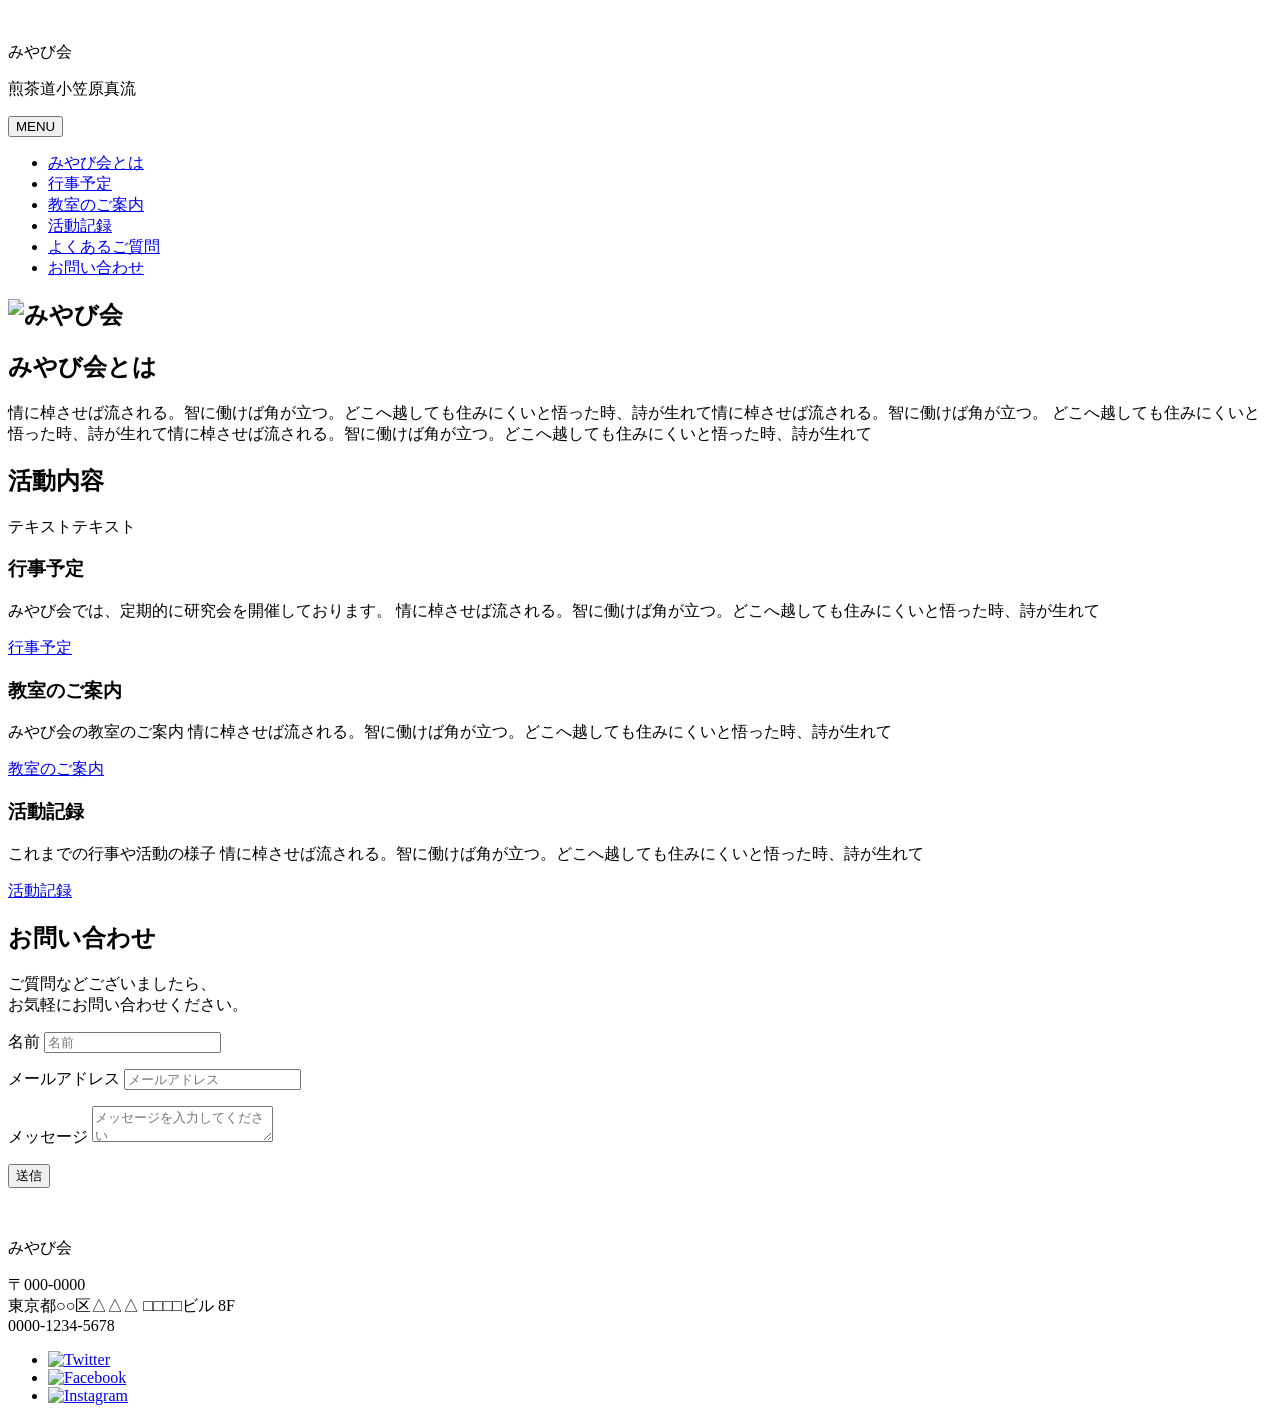
==== index.html @ 8e7181a3 "Create index.html" ====
<!DOCTYPE html>
<html lang= ja>
    <head>
        <meta charset="UTF-8">
        <!--レスポンシブviewport-->
        <meta name="viewport" content="width=device\width">
        <title>みやび会</title>

        <!--googlefont-->
        <link href="https://fonts.googleapis.com/css?family=Noto+Sans+JP:400,700,900&display=swap&subset=japanese" rel="stylesheet">
        <link rel="stylesheet" href="style.css">
        
        <!--ファビコン-->
        <link rel="icon" href="logo_03.png" type="image/png">
        <link rel="icon" href="logo_03.svg" type="image/svg+xml">
    </head>

    <!--body------------------------------------------------------------ -->
    <body onload="onld();">

     <!--ヘッダー-->
    <header class="header">
        <div class="container">
            <div class="site">
                <img src="img/miyabi_logo.png" alt="">
                <div>
                <p class="corp">みやび会</p>
                <p class="desc">煎茶道小笠原真流</p>
                </div>
            </div>

            <!--ヘッダーナビゲーションボタン-->
            <button type="button" class="nav-button" onclick="navFunc()">
                <span class="sr-only">MENU</span>
            </button>

            <!--ヘッダーナビゲーション-->
            <nav class="nav">
                <ul>
                    <li><a href="#">みやび会とは</a></li>
                    <li><a href="#">行事予定</a></li>
                    <li><a href="#">教室のご案内</a></li>
                    <li><a href="#">活動記録</a></li>
                    <li><a href="#">よくあるご質問</a></li>
                    <li><a href="#" class="btn">お問い合わせ</a></li>
                </ul>
            </nav>

            
        </div>

    </header>

    <!--ヒーローイメージ-->
    <section class="hero">
        <div class="catch">
            <div class="container">
                <h1>
                    <img src="img/"
                    alt="みやび会">
                </h1>
                <p></p>
            </div>
        </div>
    </section>

    <!--メッセージ-->
    <section class="message">
        <div class="container">
            <h2>
                みやび会とは<br>
                
            </h2>
            <p>
                情に棹させば流される。智に働けば角が立つ。どこへ越しても住みにくいと悟った時、詩が生れて情に棹させば流される。智に働けば角が立つ。
                どこへ越しても住みにくいと悟った時、詩が生れて情に棹させば流される。智に働けば角が立つ。どこへ越しても住みにくいと悟った時、詩が生れて
            </p>
            
        </div>
    </section>

    <!--サービス-->
    <section class="service">
        <div class="container">
            <h2>活動内容</h2>
            <p>テキストテキスト</p>

            <!--サービス詳細-->
            <div class="details">
                <article class="detail office">
                    <figure></figure>
                    <h3>行事予定</h3>
                    <p>みやび会では、定期的に研究会を開催しております。
                        情に棹させば流される。智に働けば角が立つ。どこへ越しても住みにくいと悟った時、詩が生れて
                    </p>
                    <a href="#" class="btn">行事予定</a>
                </article>

                <article class="detail manage">
                    <figure></figure>
                    <h3>教室のご案内</h3>
                    <p>みやび会の教室のご案内
                        情に棹させば流される。智に働けば角が立つ。どこへ越しても住みにくいと悟った時、詩が生れて
                    </p>
                    <a href="#" class="btn">教室のご案内</a>
                </article>

                <article class="detail research">
                    <figure></figure>
                    <h3>活動記録</h3>
                    <p>これまでの行事や活動の様子
                        情に棹させば流される。智に働けば角が立つ。どこへ越しても住みにくいと悟った時、詩が生れて
                    </p>
                    <a href="#" class="btn">活動記録</a>
                </article>
            </div>
        </div>
    </section>

    <!--お問い合わせ-->
    <section class="contact">
        <div class="container">
            <div class="text">
                <h2>お問い合わせ</h2>
                <p>
                ご質問などございましたら、<br>
                お気軽にお問い合わせください。
                </p>
            </div>

            <!--フォーム-->
            <form class="form">
                <p>
                    <label>
                        <span class="sr-only"> 名前</span>
                        <input type="text" name="name" placeholder="名前">
                    </label>
                </p>
                <p>
                    <label>
                        <span class="sr-only">メールアドレス</span>
                        <input type="email" name="email" placeholder="メールアドレス">
                    </label>
                </p>
                <p>
                    <label>
                        <span class="sr-only">メッセージ</span>
                        <textarea name="msg" placeholder="メッセージを入力してください"></textarea>
                    </label>
                </p>
                <!--送信ボタン-->
                <p>
                    <input type="submit" value="送信" class="btn">
                </p>
            </form>



        </div>
    </section>

    <!--フッター-->
    <footer class="footer">
        <div class="container">
            <div class="info">

                <div class="site">
                    <img src="img/miyabi_logoWht.png" alt="">
                    <div>
                    <p class="corp">みやび会</p>
                    </div>
                </div>

                <p class="add">
                    〒000-0000<br>
                    東京都○○区△△△ □□□□ビル 8F<br>
                    0000-1234-5678
                </p>
            </div>

            <!--SNS-->
            <ul class="sns">
                <li><a href="#"><img src="img/Twitter-logo.svg" alt="Twitter"></a></li>
                <li><a href="#"><img src="img/f_logo.svg" alt="Facebook"></a></li>
                <li><a href="#"><img src="img/glyph-logo.svg" alt="Instagram"></a></li>
            </ul>

        </div>

        <p></p>
    </footer>

    <!--javascript-->
    <script>
        function onld() {
            alert("このサイトはサンプルサイトです。実際に存在する組織のサイトではありません。")
        }    
    </script>
    
    <noscript>
        <p>Javascriptの機能を有効にしてください。</p>
    </noscript>

    <!--javascriptナビゲーションメニュー開閉-->
    <script>
        function navFunc() {
            document.querySelector('html').classList.toggle('open');
        }
    </script>


    </body>
</html>
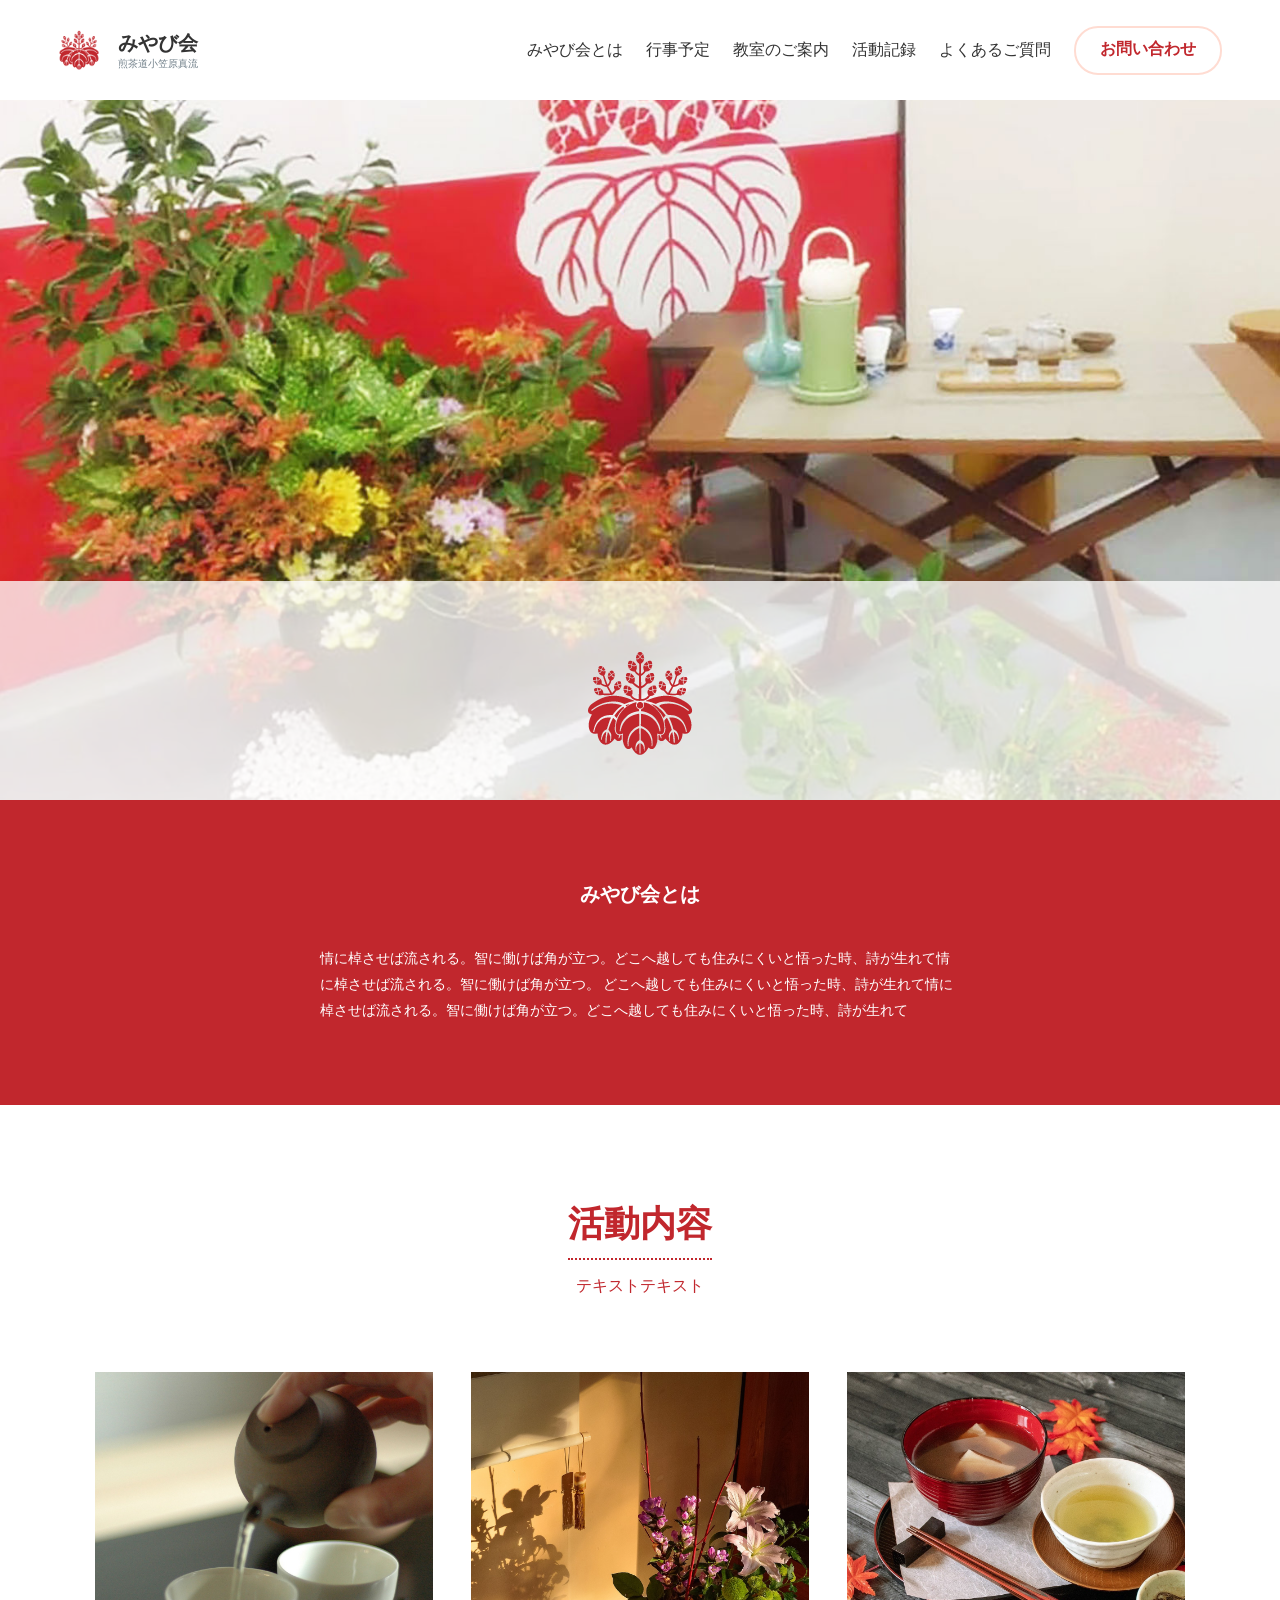
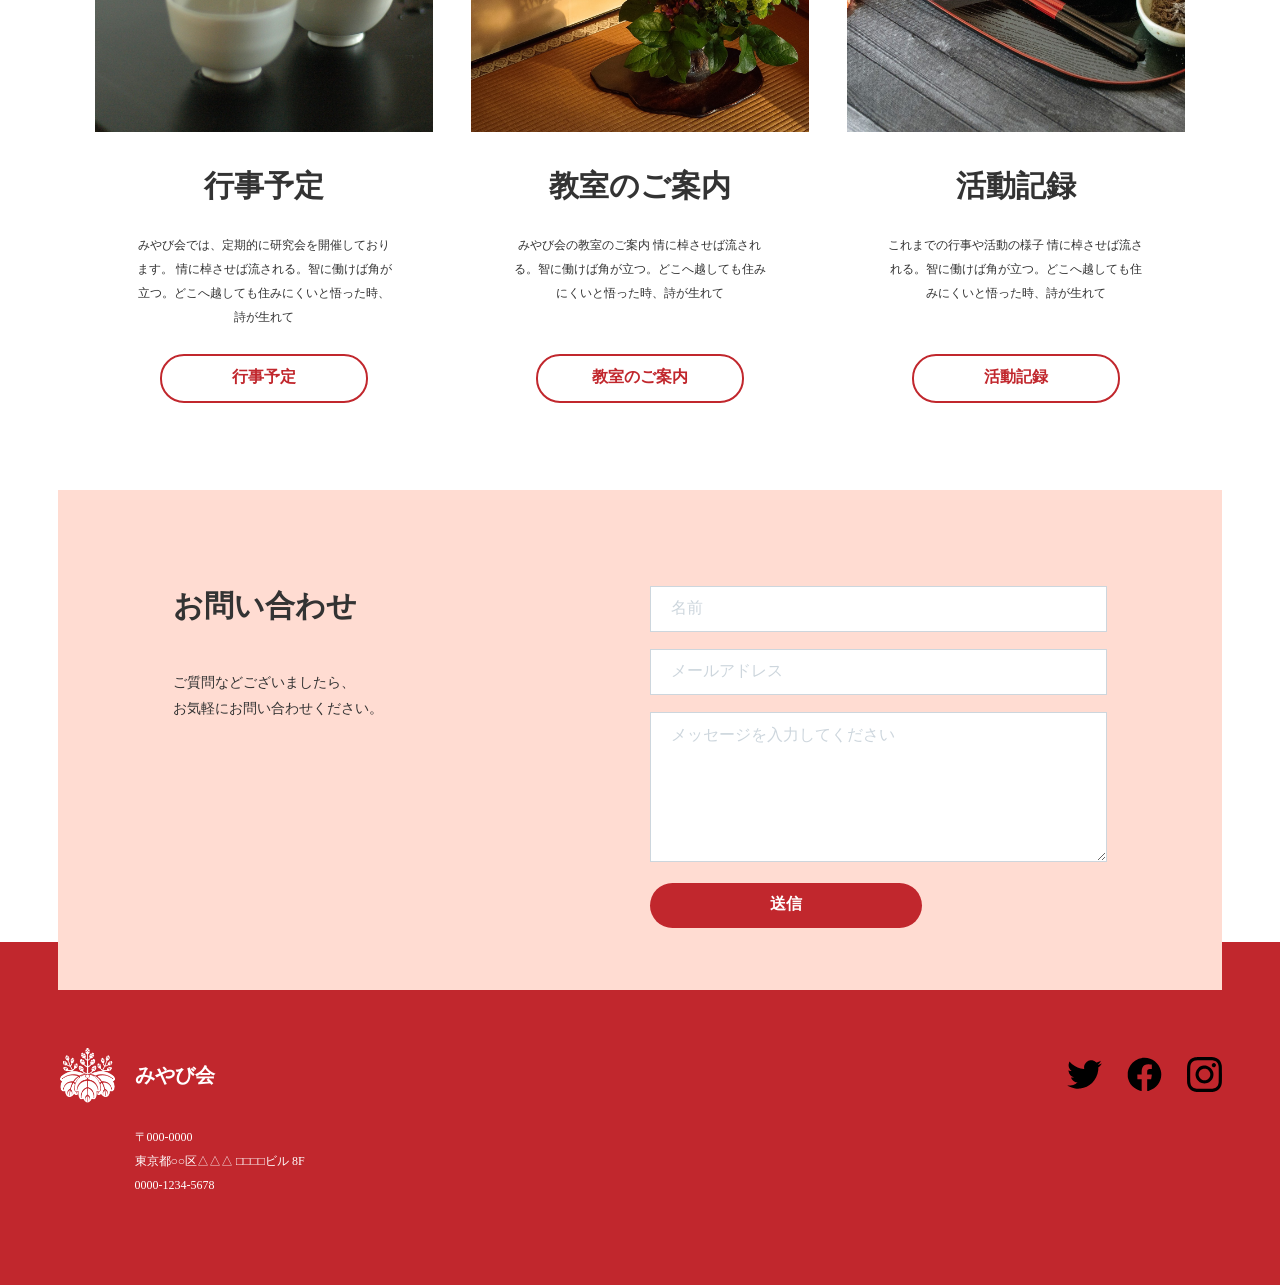
==== commit f883e5d0: "Update index.html" ====
--- a/index.html
+++ b/index.html
@@ -56,7 +56,7 @@
         <div class="catch">
             <div class="container">
                 <h1>
-                    <img src="img/"
+                    <img src="img/miyabi_logo.png"
                     alt="みやび会">
                 </h1>
                 <p></p>
--- a/style.css
+++ b/style.css
@@ -0,0 +1,670 @@
+@charset "UTF-8";
+
+/*基本*/
+
+body {
+    font-family: 'Noto Sans JP' sans-serif;
+}
+
+.container {
+    width: 84%;
+    margin: 0 auto;
+}
+
+@media (min-width: 900px) {
+    .container {
+        width: 91%;
+        max-width: 1240px;
+    }
+}
+
+/*リセット　/　ノーマライズ　/　サニタイズ*/
+body, h1, h2, h3, h4, h5, h6, p, ul, figure {
+    margin: 0;
+    padding: 0;
+}
+
+a {
+    color: inherit;
+    text-decoration: none;
+}
+
+a:hover {
+    opacity: 0.8;
+}
+
+.sr-only {
+    border: 0;
+    clip: rect(0 0 0 0);
+    height: 1px;
+    margin: -1px;
+    overflow: hidden;
+    padding: 0;
+    position: absolute;
+    width: 1px;
+}
+
+/*ヘッダー*/
+.header .container {
+    display: flex;
+    justify-content: space-between;
+    align-items: center;
+    height: 74px;
+
+}
+
+@media (min-width: 900px) {
+    .header .container {
+        height: 100px;
+    }
+}
+
+/*ヘッダーサイト名*/
+.site {
+    display: flex;
+    align-items: center;
+}
+
+/*サイトLogo画像*/
+.site img {
+    width: 42px;
+    margin-right: 10px;
+
+}
+
+.site .corp {
+    color: #333333;
+    font-size: 12px;
+    font-weight: 900;
+    line-height: 1.4;
+
+}
+
+
+@media (min-width: 900px) {
+    .site img {
+        /*width: 59%;*/
+        margin-right: 18px;
+    }
+
+    .site .corp {
+        font-size: 20px;
+    }
+
+    .site .desc {
+        font-size: 12px;
+    }
+}
+
+.site .desc {
+    color: #707f89;
+    font-size: 10px;
+    line-height: 1.4;
+}
+
+/*ナビゲーションボタン*/
+.nav-button {
+    box-sizing: content-box;
+    padding: 0;
+    outline: none;
+    border: none;
+    background: none;
+    width: 25px; /*ボタンの幅高*/
+    height: 18px;
+    cursor: pointer;
+    color: #C1272D; /*ボタンの色*/
+
+}
+
+/*ナビゲーションボタンの設定*/
+.nav-button::before,
+.nav-button::after {
+    content: '';
+    display: block;
+    height: 4px;
+    background-color: currentColor;
+    transform: translateY(5px);
+    transition: 0.3s ease-in-out; /*ボタンアニメーション変化*/
+}
+
+.nav-button::before {
+    transform: translateY(-5px);
+    box-shadow: 0 7px currentColor;
+}
+
+/*ナビゲーションボタン(閉じる)ボタンを×にするのはnav開いたときのみ適用*/
+.open .nav-button {
+    z-index: 1000; /*オーバーレイ上に表示*/
+    color: #FFFFFF;
+}
+
+
+.open .nav-button::before {
+    transform: translateY(2px) rotate(45deg); /*×印*/
+    box-shadow: none;
+}
+
+.open .nav-button::after {
+    transform: translateY(-2px) rotate(-45deg); /*×印*/
+}
+
+/*ナビゲーションメニュー：モバイル*/
+@media (max-width: 899px) {
+    html .open, .open body {
+        height: 100%;
+        overflow: hidden; /*開いた時のみスクロール防止*/
+    }
+    
+    .open .form {
+        display: none; /*iOSスクロール回避*/
+    }
+    
+    .open nav {
+        left: 0; /*開いたときのオーバーレイ位置指定*/
+    }
+    
+    .header {
+        position: relative; /*スクロール防止*/
+    }
+    
+    .nav {
+        position: absolute;
+        top: 0;
+        left: 100%;
+        /*left: 0;*/
+        width: 100%; /*閉じたときのオーバーレイ位置指定*/
+        height: 100vh; /*オーバーレイ高さ指定*/
+        background: rgba(0, 0, 0, 0.8); /*オーバーレイ背景色*/
+        color: #FFFFFF;
+        display: flex;
+        justify-content: center;
+        align-items: center;
+        transition: left 0.5s; /*アニメーション変化*/
+    }
+    
+    html, body {
+        overflow-x: hidden; /*画面外オーバーレイ非表示*/
+    }
+    
+    .nav ul {
+        list-style: none;
+        font-weight: bold;
+        text-align: center;
+    }
+    
+    .nav li:not(:last-child) {
+        margin-bottom: 40px;  /*リンクの間隔*/
+    }
+    
+    .nav .btn {
+        color: inherit;
+    }
+    
+}
+
+/*PCナビゲーションメニュー設定*/
+@media (min-width: 900px) {
+    .nav-button {
+        display: none; /*開閉ボタン非表示*/
+    }
+
+    .nav ul {
+        display: flex;
+        align-items: center;
+        list-style: none;
+        color: #333333;
+    }
+
+    .nav li:not(:last-child) {
+        margin-right: 23px;
+    }
+
+    .nav .btn {
+        width: 148px;
+        border-color: #FFDCD2;
+    }
+}
+
+/*ヒーローイメージ設定*/
+.hero {
+    height: 400px;
+    background-image: url(img/2112212_2.jpg);  /*TopBG設定*/
+    background-position: center;
+    background-size: cover;
+    display: flex;
+}
+
+.hero .catch {
+    flex: auto;
+    align-self: flex-end;
+    padding: 33px 0;
+    background-color: rgba(255, 255, 255, 0.76);
+}
+
+.hero .container {
+    display: flex;
+    flex-direction: column-reverse;
+    align-items: center;
+    line-height: 1.3;
+
+}
+
+.hero img {
+    max-width: 100%;
+    width: 100%;
+    height: auto;
+    vertical-align: bottom;
+
+}
+
+.hero p {
+    font-size: 14px;
+    color: #C1272D;
+    margin-bottom: 15px;
+
+}
+
+@media (min-width: 900px) {
+    .hero {
+        height: 700px;
+
+    }
+
+    .hero .catch {
+        padding: 47px 0 44px;
+
+    }
+
+    .hero p {
+        font-size: 16px;
+        margin-bottom: 22px;
+        
+    }
+}
+
+/*ヒーロー：IE対応*/
+@media (-ms-high-contrast: none), not all and (-ms-high-contrast: none) {
+    .hero img {
+        width: calc( (100xw -17px) * 0.84 );
+        max-width: 637.78px;
+    }
+}
+
+/*メッセージ*/
+.message {
+    padding: 67px 0;
+    background-color: #C1272D;
+    color: #FFFFFF;
+}
+
+.message h2 {
+    margin-bottom: 38px;
+    font-size: 24px;
+    line-height: 1.67;
+    text-align: center;
+
+}
+
+.message p {
+    max-width: 640px;
+    margin: auto;
+    font-size: 14px;
+    line-height: 1.86;
+}
+
+@media (min-width: 900px) {
+    .message {
+        padding: 81px 0;
+    }
+
+    .message h2 {
+        font-size: 36px;
+        line-height: 1.33;
+
+    }
+}
+
+@media (min-width: 374px){
+    .message h2 {
+        font-size: 20px;
+    }
+}
+
+/*サービス*/
+.service {
+    padding: 67px;
+    text-align: center;
+
+}
+
+.service h2 {
+    display: inline-block;
+    margin-bottom: 16px;
+    padding-bottom: 9px;
+    border-bottom: dotted 2px currentColor;
+    font-size: 24px;
+    color: #C1272D;
+
+}
+
+.service h2 + p {
+    color: #C1272D;
+    font-size: 16px;
+
+}
+
+@media (min-width: 900px) {
+    .service {
+        padding: 95px 0 87px;
+
+    }
+
+    .service h2 {
+        font-size: 36px;
+
+    }
+}
+
+/*サービス詳細*/
+.details {
+    margin-top: 53px;
+    color: #333333;
+
+}
+
+.detail:not(:last-child) {
+    margin-bottom: 67px
+
+}
+
+.detail h3 {
+    margin-bottom: 17px;
+    font-size: 20px;
+    line-height: 1.75;
+
+}
+
+.detail p {
+    max-width: 264px;
+    margin: 0 auto 25px;
+    font-size: 12px;
+    line-height: 2;
+}
+
+.detail figure {
+    height: 246px;
+    margin-bottom: 22px;
+    background-position: center;
+    background-size: cover;
+}
+
+.detail.office figure {
+    background-image: url(img/tea-gd30de7c40_1920.jpg);
+}
+
+.detail.manage figure {
+    background-image: url(img/japan-g0faa47b5c_1920.jpg);
+}
+
+.detail.research figure {
+    background-image: url(img/japanese-gadd9dbb62_1920.jpg);
+}
+
+/*サービス詳細横並び*/
+@media (min-width: 900px) {
+    .details {
+        display: flex;
+        margin-top: 75px;
+    }
+
+    .detail {
+        flex: 1;
+        margin-right: 3.22%;
+    }
+
+    .detail:first-child {
+        margin-left: 3.22%;
+    }
+    .detail:not(:last-child) {
+        margin-bottom: 0;
+    }
+
+    .detail h3 {
+        margin-bottom: 26px;
+        font-size: 30px;
+        line-height: 1.4;
+    }
+
+    .detail p {
+        width: 78%;
+        max-width: none;
+    }
+
+    .detail figure {
+        height: 360px;
+        margin-bottom: 33px;
+    }
+
+    /*サービス詳細ボタン揃える*/
+    .detail{
+        display: flex;
+        flex-direction: column;
+    }
+
+    .detail .btn {
+        margin-top: auto;
+    }
+
+}
+
+
+/*サービス詳細ボタン*/
+.btn {
+    display: block;
+    width: 208px;
+    margin: 0 auto;
+    padding: 11px 11px 13px;
+    box-sizing: border-box;
+    border: solid 2px currentColor;
+    border-radius: 24px;
+    color: #C1272D;
+    font-size: 16px;
+    font-weight: bold;
+    text-align: center;
+}
+
+/*お問い合わせ*/
+.contact {
+    padding: 62px 0;
+    background-color: #FFDCD2;
+    color: #333333;
+
+}
+
+.contact h2 {
+    margin-bottom: 43px;
+    font-size: 24px;
+}
+
+.contact h2 + p {
+    font-size: 12px;
+    line-height: 2.17;
+
+}
+
+/*PCお問い合わせ*/
+@media (min-width: 900px) {
+    .contact {
+        padding: 0;
+        background: none;
+    }
+    .contact .container {
+        display: flex;
+        justify-content: space-between;
+        padding: 96px 9% 62px;
+        box-sizing: border-box;
+        background-color: #FFDCD2;
+    }
+
+    .contact .text {
+        flex: 0 0 auto;
+    }
+
+    .contact .form {
+        flex: 1 1 auto;
+        max-width: 457px;
+        margin-left: 1em;
+        margin-top: 0;
+    }
+
+    .contact h2 {
+        font-size: 30px;
+    }
+
+    .contact h2 + p {
+        font-size: 14px;
+        line-height: 1.86;
+    }
+}
+
+
+/*お問い合わせフォーム*/
+.form {
+    margin-top: 46px;
+}
+
+.form input[type="text"],
+.form input[type="email"],
+.form textarea {
+    width: 100%;
+    margin-bottom: 17px;
+    padding: 12px 20px 14px;
+    border: solid 1px #cdd6dd;
+    box-sizing: border-box;
+    border-radius: 0;
+    -webkit-appearance: none;
+    color: #333333;
+    font-family: 'Noto Sans JP', sans-serif;
+    font-size: 16px;
+
+}
+
+.form ::placeholder {
+    color: #cdd6dd;
+    opacity: 1;
+}
+
+.form input:-ms-input-placeholder,
+.form textarea:-ms-input-placeholder {
+    color: #cdd6dd;
+}
+
+.form ::-ms-input-placeholder {
+    color: #cdd6dd;
+}
+
+
+.form textarea {
+    height: 150px;
+}
+
+ /*フォーム送信ボタン
+ */
+.form .btn {
+    width: 100%;margin: 0;
+    border: none;
+    background-color: #C1272D;
+    color: #FFFFFF;
+    cursor: pointer; /*カーソル形状変更*/
+    -webkit-appearance: none; /*iOS標準送信ボタン無効*/
+}
+
+/*PC表示ボタン*/
+@media (min-width: 900px) {
+    .form .btn {
+        width: 272px;
+    }
+}
+
+/*フッター*/
+.footer {
+    padding: 38px 0 56px;
+    background-color: #C1272D; /*フッター背景色*/
+}
+
+.footer .site img {
+    width: 47px; /*Logo画像大きさ*/
+    margin-right: 14px;
+}
+
+.footer .site .corp {
+    color: #FFFFFF; /*フッター会社名色*/
+    font-size: 16px;
+}
+
+.footer .add {
+    margin: 20px 0 36px 61px;
+    color: #FFFFFF;
+    font-size: 12px;
+    line-height: 2;
+}
+
+.footer .sns {
+    display: flex;
+    margin-left: 61px;
+    list-style: none;
+}
+
+.footer .sns li:not(:first-child) {
+    margin-left: 25px;
+}
+
+.footer .sns img {
+    width: 35px;
+}
+
+/*PC表示*/
+@media (min-width: 900px) {
+    .contact {
+        position: relative;
+        z-index: 2;
+    }
+    
+    .footer {
+        margin-top: -48px; /*フッター背景色引き上げ*/
+        padding: 105px 0 88px;
+    }
+
+    .footer .container {
+        display: flex;justify-content: space-between; /*横並び両端揃え*/
+    }
+
+    .footer .site img {
+        width: 59px;
+        margin-right: 18px;
+    }
+
+    .footer .site .corp {
+        font-size: 20px;
+    }
+
+    .footer .add {
+        margin: 22px 0 0 77px;
+    }
+
+    .footer .sns {
+        height: 59px;
+        align-items: center;
+    }
+}
+
+/*フェードイン*/
+body {
+    animation: fade 5s; /*フェードキーフレーム追加*/
+}
+
+ /*フェードキーフレーム設定*/
+@keyframes fade {
+    0% {opacity: 0;} /*始点(0％)のとき不透明度opacity=0*/
+    100% {opacity: 1;} /*終点(100％)のとき不透明度opacity=1*/
+}
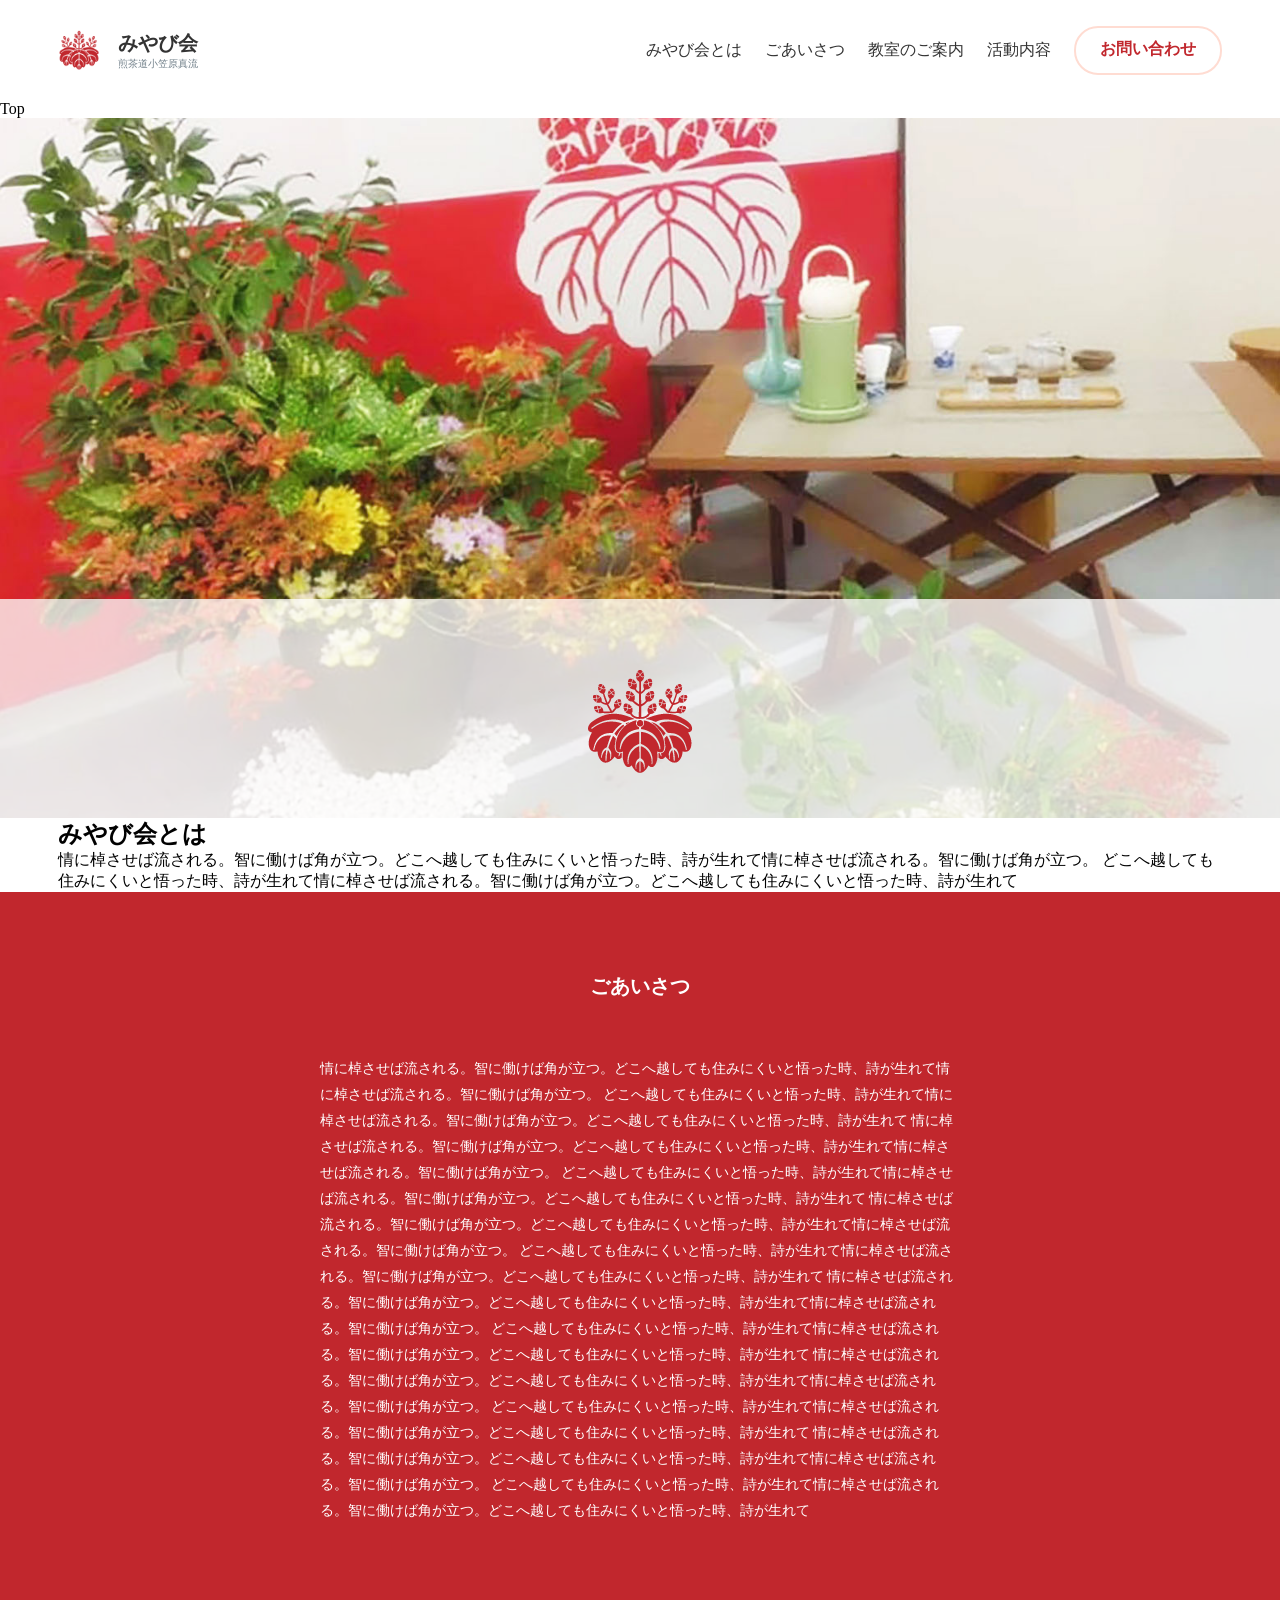
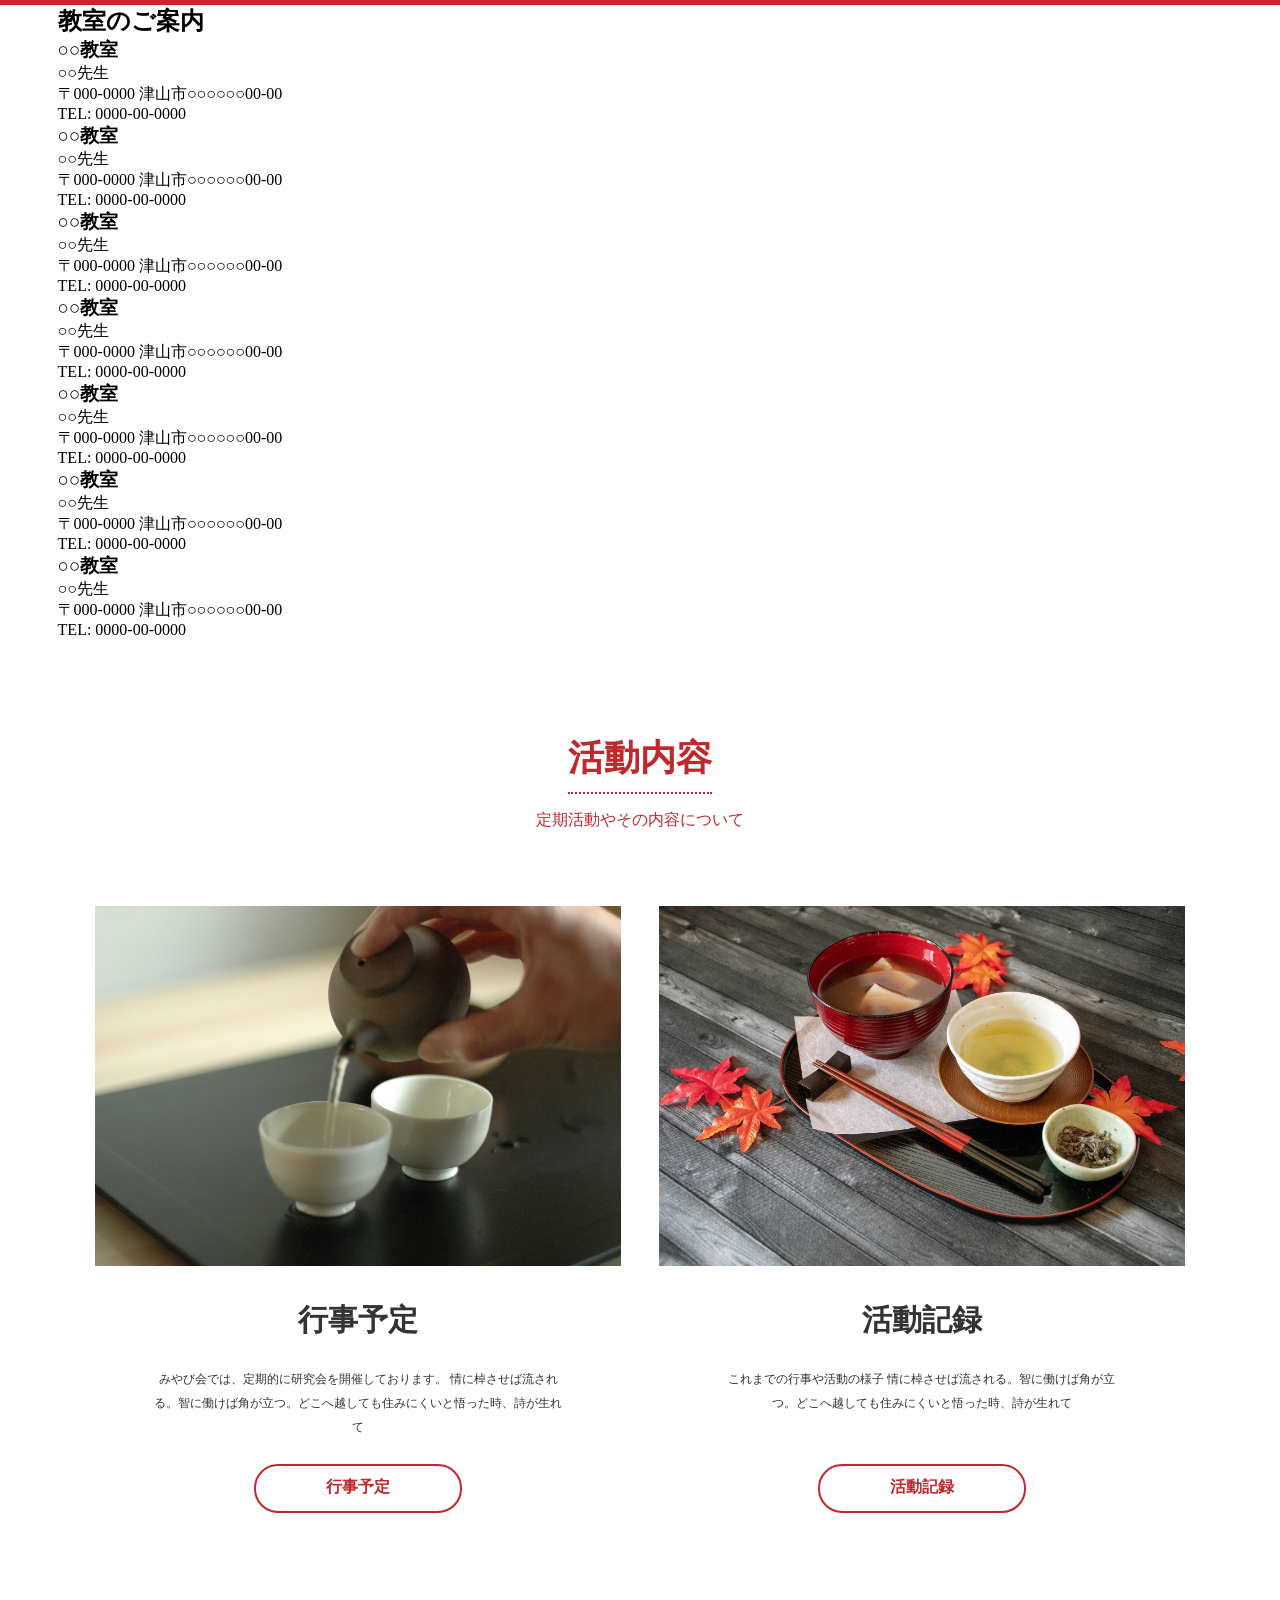
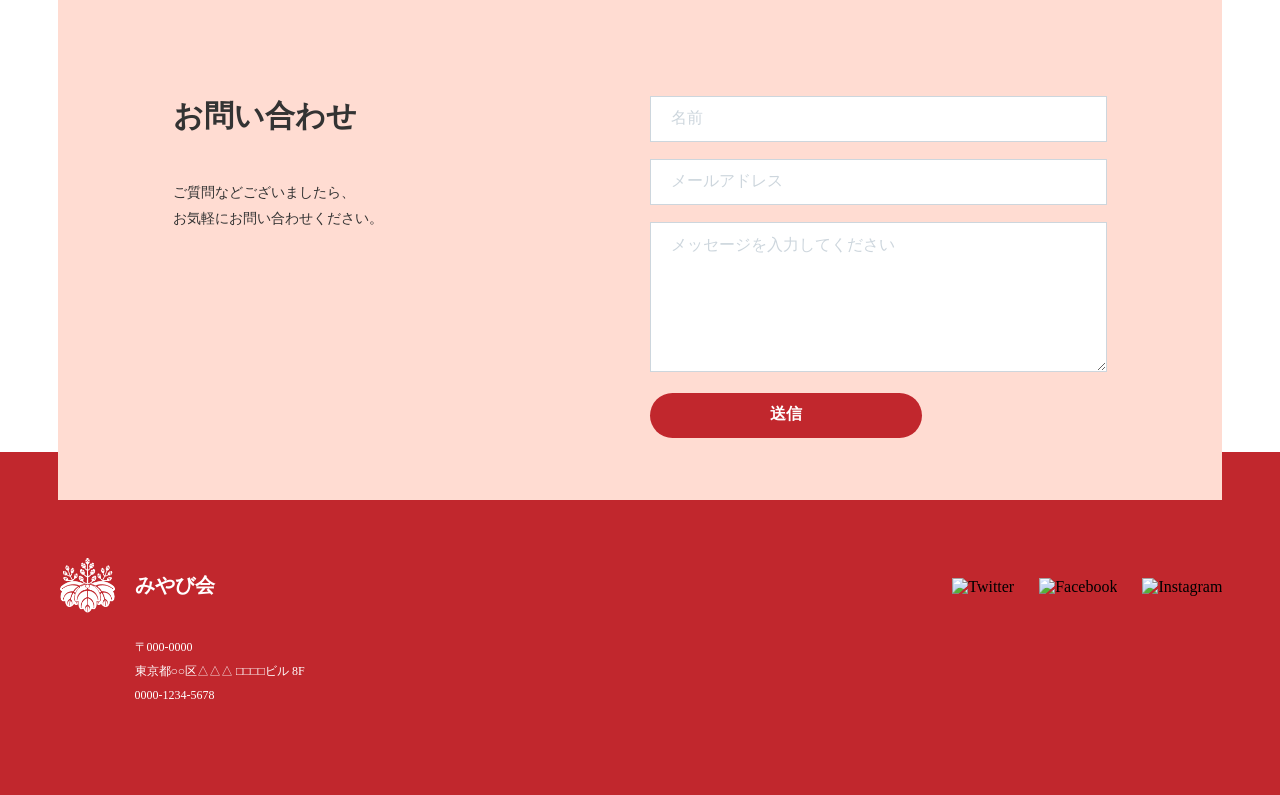
==== commit 9382bd0a: "Update index.html" ====
--- a/index.html
+++ b/index.html
@@ -37,19 +37,19 @@
             <!--ヘッダーナビゲーション-->
             <nav class="nav">
                 <ul>
-                    <li><a href="#">みやび会とは</a></li>
-                    <li><a href="#">行事予定</a></li>
-                    <li><a href="#">教室のご案内</a></li>
-                    <li><a href="#">活動記録</a></li>
-                    <li><a href="#">よくあるご質問</a></li>
-                    <li><a href="#" class="btn">お問い合わせ</a></li>
+                    <li><a href="#about">みやび会とは</a></li>
+                    <li><a href="#message">ごあいさつ</a></li>
+                    <li><a href="#school">教室のご案内</a></li>
+                    <li><a href="#service">活動内容</a></li>
+                    <li><a href="#contact" class="btn">お問い合わせ</a></li>
                 </ul>
             </nav>
-
-            
         </div>
 
     </header>
+
+    <!--TOPに戻るボタン-->
+    <div id="page_up" class="page_up is-hide">Top</div>
 
     <!--ヒーローイメージ-->
     <section class="hero">
@@ -64,13 +64,10 @@
         </div>
     </section>
 
-    <!--メッセージ-->
-    <section class="message">
-        <div class="container">
-            <h2>
-                みやび会とは<br>
-                
-            </h2>
+    <!--About-->
+    <section id="about" class="about">
+        <div class="container">
+            <h2>みやび会とは</h2>
             <p>
                 情に棹させば流される。智に働けば角が立つ。どこへ越しても住みにくいと悟った時、詩が生れて情に棹させば流される。智に働けば角が立つ。
                 どこへ越しても住みにくいと悟った時、詩が生れて情に棹させば流される。智に働けば角が立つ。どこへ越しても住みにくいと悟った時、詩が生れて
@@ -78,12 +75,92 @@
             
         </div>
     </section>
-
-    <!--サービス-->
-    <section class="service">
+    <!--message-->
+    <section id="message" class="message">
+        <div class="container">
+            <h2>ごあいさつ</h2>
+            <figure><img src="" alt=""></figure>
+            
+            <p>
+                情に棹させば流される。智に働けば角が立つ。どこへ越しても住みにくいと悟った時、詩が生れて情に棹させば流される。智に働けば角が立つ。
+                どこへ越しても住みにくいと悟った時、詩が生れて情に棹させば流される。智に働けば角が立つ。どこへ越しても住みにくいと悟った時、詩が生れて
+                情に棹させば流される。智に働けば角が立つ。どこへ越しても住みにくいと悟った時、詩が生れて情に棹させば流される。智に働けば角が立つ。
+                どこへ越しても住みにくいと悟った時、詩が生れて情に棹させば流される。智に働けば角が立つ。どこへ越しても住みにくいと悟った時、詩が生れて
+                情に棹させば流される。智に働けば角が立つ。どこへ越しても住みにくいと悟った時、詩が生れて情に棹させば流される。智に働けば角が立つ。
+                どこへ越しても住みにくいと悟った時、詩が生れて情に棹させば流される。智に働けば角が立つ。どこへ越しても住みにくいと悟った時、詩が生れて
+                情に棹させば流される。智に働けば角が立つ。どこへ越しても住みにくいと悟った時、詩が生れて情に棹させば流される。智に働けば角が立つ。
+                どこへ越しても住みにくいと悟った時、詩が生れて情に棹させば流される。智に働けば角が立つ。どこへ越しても住みにくいと悟った時、詩が生れて
+                情に棹させば流される。智に働けば角が立つ。どこへ越しても住みにくいと悟った時、詩が生れて情に棹させば流される。智に働けば角が立つ。
+                どこへ越しても住みにくいと悟った時、詩が生れて情に棹させば流される。智に働けば角が立つ。どこへ越しても住みにくいと悟った時、詩が生れて
+                情に棹させば流される。智に働けば角が立つ。どこへ越しても住みにくいと悟った時、詩が生れて情に棹させば流される。智に働けば角が立つ。
+                どこへ越しても住みにくいと悟った時、詩が生れて情に棹させば流される。智に働けば角が立つ。どこへ越しても住みにくいと悟った時、詩が生れて
+            </p>
+            
+        </div>
+    </section>
+    <!--school-->
+    <section id="school" class="school">
+        <div class="container">
+            <h2>教室のご案内</h2>
+            <div class="item">
+                <h3>○○教室</h3>
+                <p>○○先生<br>
+                    〒000-0000 津山市○○○○○○00-00 <br>
+                    TEL: 0000-00-0000
+                </p>
+            </div>
+            
+            <div class="item">
+                <h3>○○教室</h3>
+                <p>○○先生<br>
+                    〒000-0000 津山市○○○○○○00-00 <br>
+                    TEL: 0000-00-0000
+                </p>
+            </div>
+            <div class="item">
+                <h3>○○教室</h3>
+                <p>○○先生<br>
+                    〒000-0000 津山市○○○○○○00-00 <br>
+                    TEL: 0000-00-0000
+                </p>
+            </div>
+            <div class="item">
+                <h3>○○教室</h3>
+                <p>○○先生<br>
+                    〒000-0000 津山市○○○○○○00-00 <br>
+                    TEL: 0000-00-0000
+                </p>
+            </div>
+            <div class="item">
+                <h3>○○教室</h3>
+                <p>○○先生<br>
+                    〒000-0000 津山市○○○○○○00-00 <br>
+                    TEL: 0000-00-0000
+                </p>
+            </div>
+            <div class="item">
+                <h3>○○教室</h3>
+                <p>○○先生<br>
+                    〒000-0000 津山市○○○○○○00-00 <br>
+                    TEL: 0000-00-0000
+                </p>
+            </div>
+            <div class="item">
+                <h3>○○教室</h3>
+                <p>○○先生<br>
+                    〒000-0000 津山市○○○○○○00-00 <br>
+                    TEL: 0000-00-0000
+                </p>
+            </div>
+
+        </div>
+    </section>
+
+    <!--活動内容-->
+    <section id="service" class="service">
         <div class="container">
             <h2>活動内容</h2>
-            <p>テキストテキスト</p>
+            <p>定期活動やその内容について</p>
 
             <!--サービス詳細-->
             <div class="details">
@@ -96,15 +173,6 @@
                     <a href="#" class="btn">行事予定</a>
                 </article>
 
-                <article class="detail manage">
-                    <figure></figure>
-                    <h3>教室のご案内</h3>
-                    <p>みやび会の教室のご案内
-                        情に棹させば流される。智に働けば角が立つ。どこへ越しても住みにくいと悟った時、詩が生れて
-                    </p>
-                    <a href="#" class="btn">教室のご案内</a>
-                </article>
-
                 <article class="detail research">
                     <figure></figure>
                     <h3>活動記録</h3>
@@ -118,7 +186,7 @@
     </section>
 
     <!--お問い合わせ-->
-    <section class="contact">
+    <section id="contact" class="contact">
         <div class="container">
             <div class="text">
                 <h2>お問い合わせ</h2>
@@ -180,9 +248,9 @@
 
             <!--SNS-->
             <ul class="sns">
-                <li><a href="#"><img src="img/Twitter-logo.svg" alt="Twitter"></a></li>
-                <li><a href="#"><img src="img/f_logo.svg" alt="Facebook"></a></li>
-                <li><a href="#"><img src="img/glyph-logo.svg" alt="Instagram"></a></li>
+                <li><a href="#"><img src="img/Twitter-logowht.svg" alt="Twitter"></a></li>
+                <li><a href="#"><img src="img/f_logowht.svg" alt="Facebook"></a></li>
+                <li><a href="#"><img src="img/glyph-logowht.svg" alt="Instagram"></a></li>
             </ul>
 
         </div>
@@ -208,6 +276,33 @@
         }
     </script>
 
+<script>
+    function page_up () {
+const page_up = document.getElementById('page_up');
+window.addEventListener('scroll', () => {
+const top = window.pageYOffset;
+    if ( top > 420 ) {
+    setTimeout( function() {
+    page_up.style.opacity = 1;
+    }, 1);
+    page_up.classList.remove('is-hide');
+    } else {
+    setTimeout( function() {
+    page_up.style.opacity = 0;
+    }, 1);
+       page_up.classList.add('is-hide');
+    }
+});
+
+const up = document.getElementById('page_up');
+up.addEventListener('click', () => {
+    window.scroll({
+    top: 0,
+    behavior: 'smooth'});
+});
+}
+page_up();
+</script>
 
     </body>
 </html>
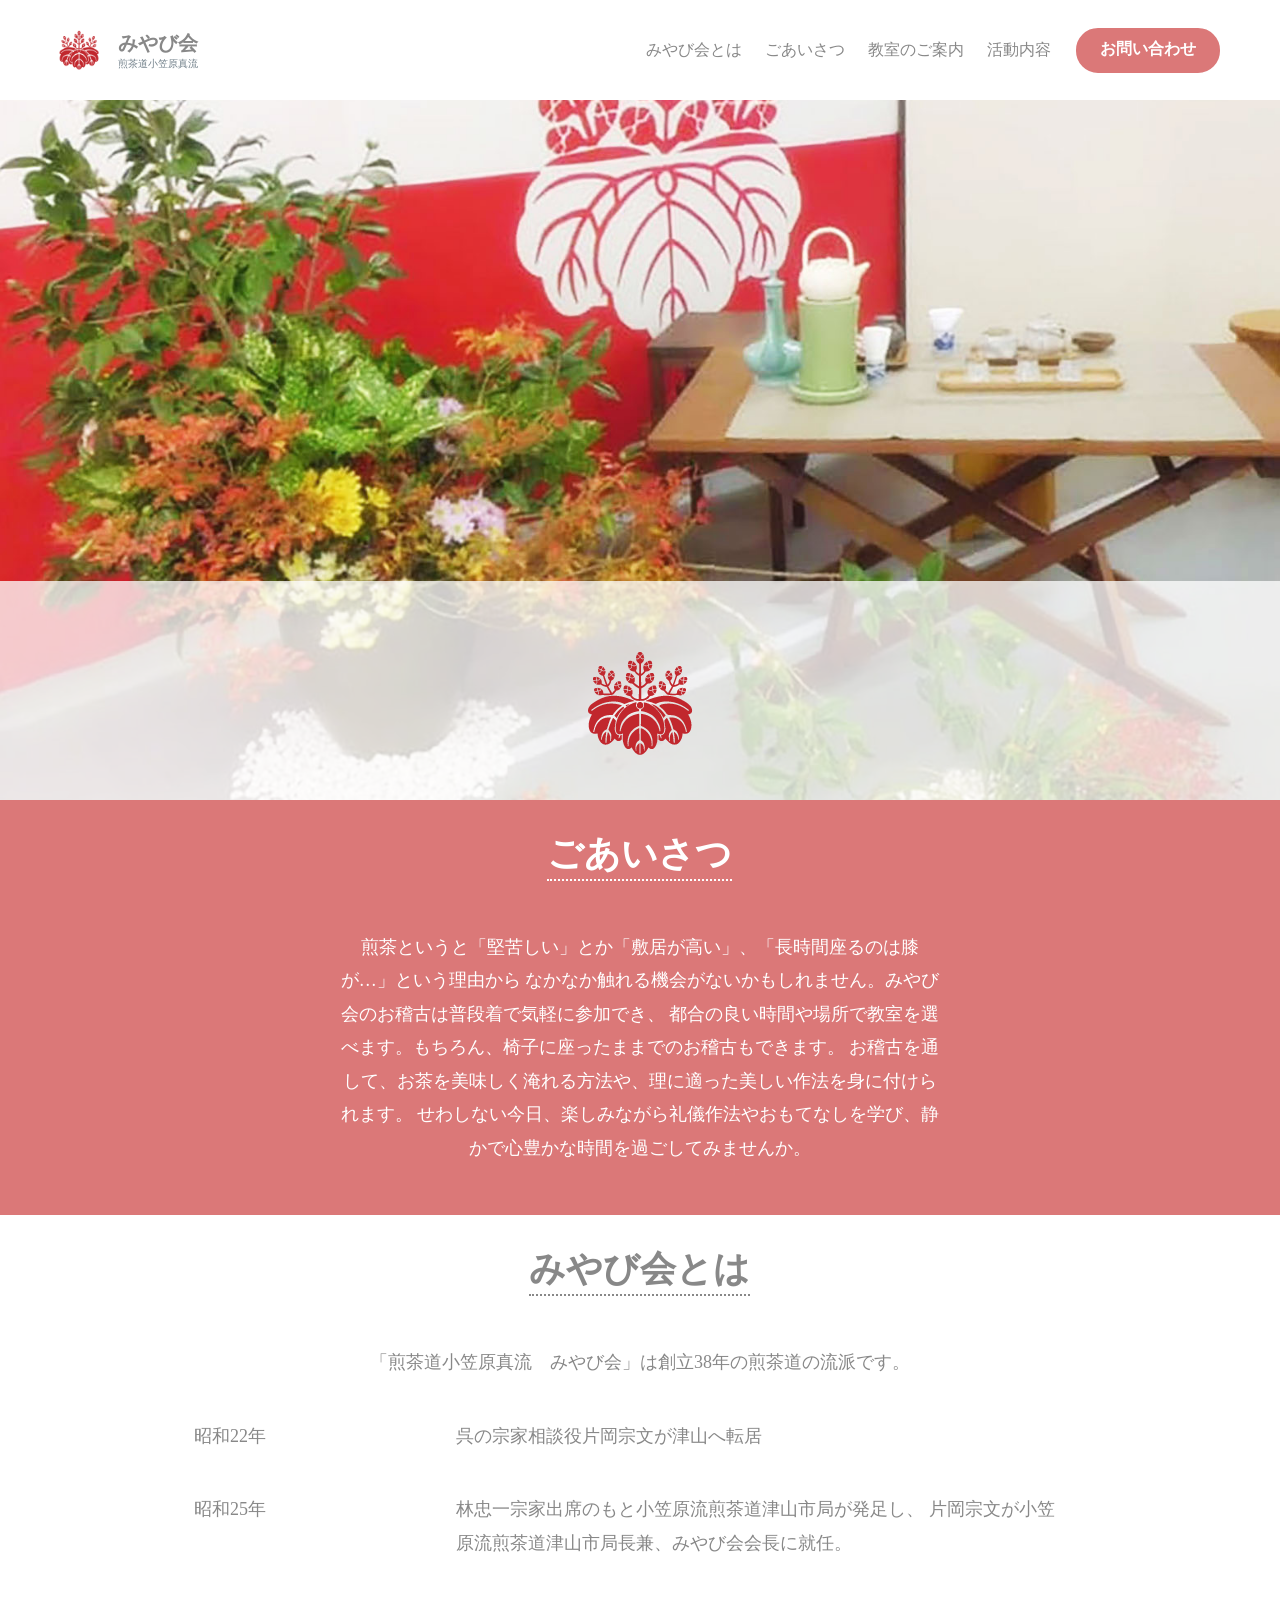
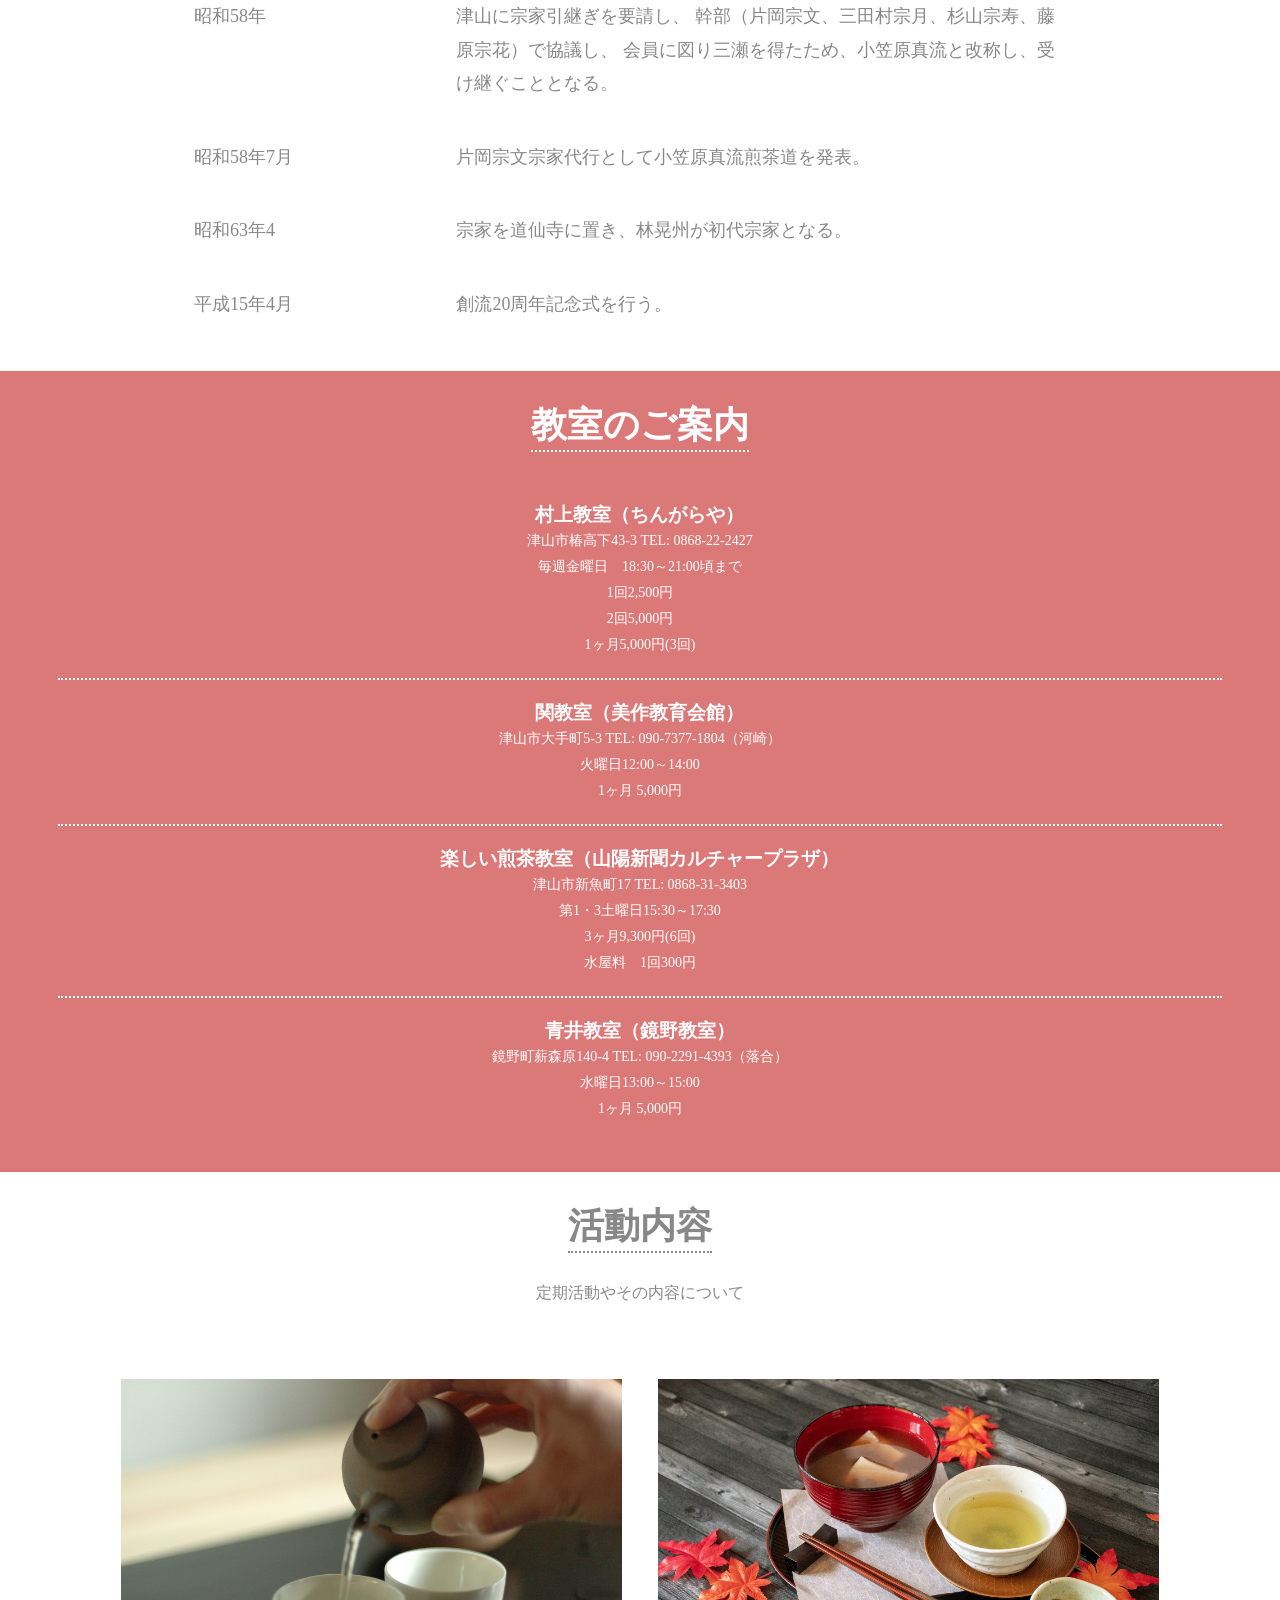
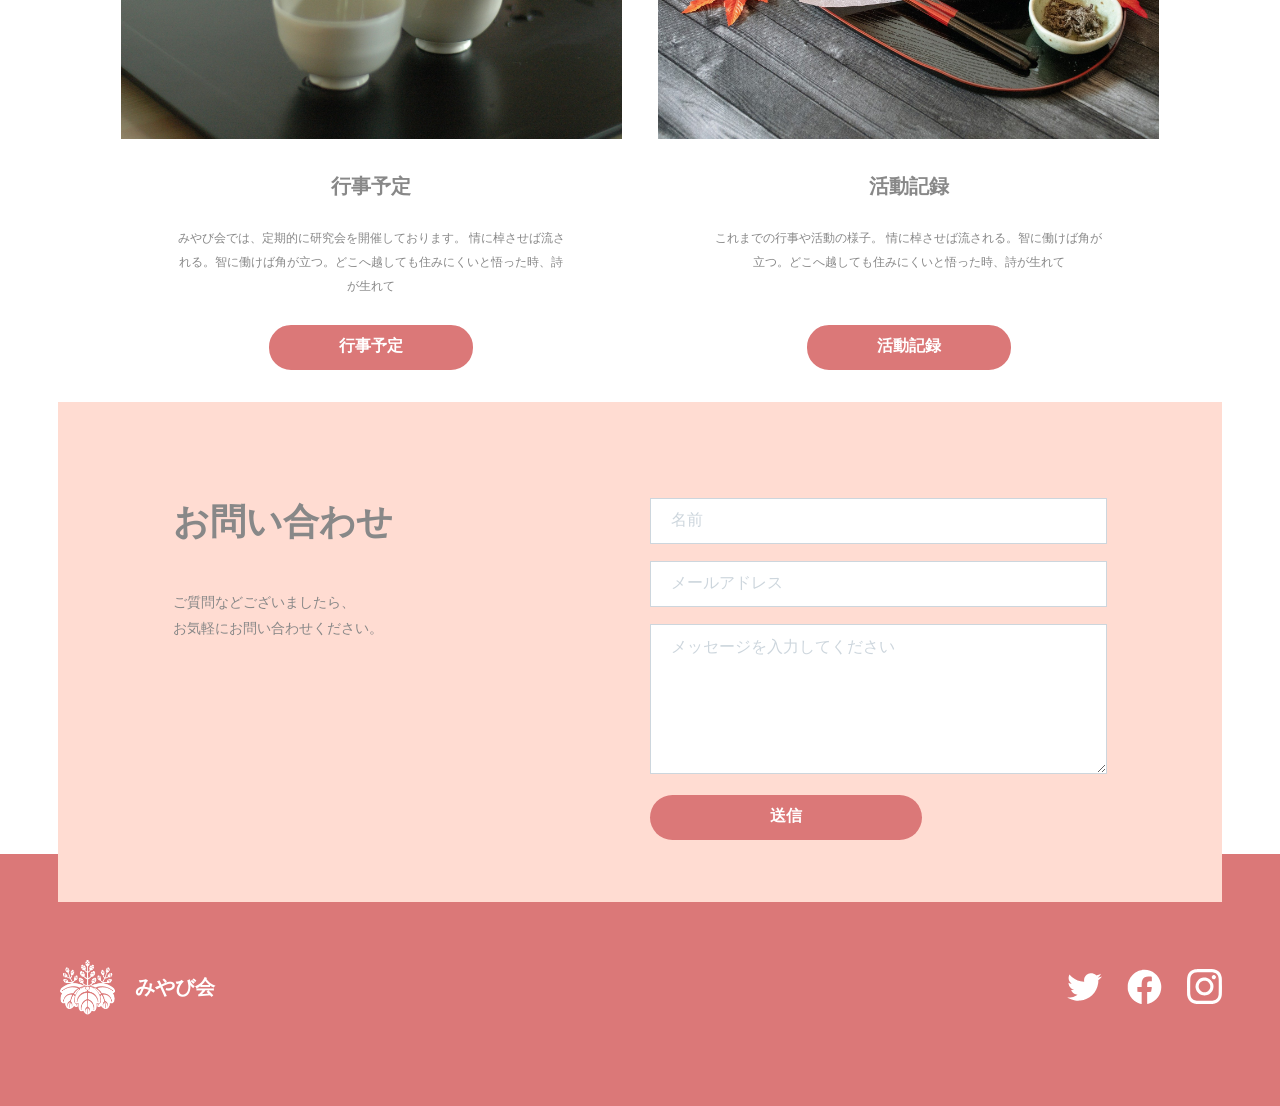
==== commit c0c54a6b: "Add files via upload" ====
--- a/index.html
+++ b/index.html
@@ -1,308 +1,389 @@
-<!DOCTYPE html>
-<html lang= ja>
-    <head>
-        <meta charset="UTF-8">
-        <!--レスポンシブviewport-->
-        <meta name="viewport" content="width=device\width">
-        <title>みやび会</title>
-
-        <!--googlefont-->
-        <link href="https://fonts.googleapis.com/css?family=Noto+Sans+JP:400,700,900&display=swap&subset=japanese" rel="stylesheet">
-        <link rel="stylesheet" href="style.css">
-        
-        <!--ファビコン-->
-        <link rel="icon" href="logo_03.png" type="image/png">
-        <link rel="icon" href="logo_03.svg" type="image/svg+xml">
-    </head>
-
-    <!--body------------------------------------------------------------ -->
-    <body onload="onld();">
-
-     <!--ヘッダー-->
-    <header class="header">
-        <div class="container">
-            <div class="site">
-                <img src="img/miyabi_logo.png" alt="">
-                <div>
-                <p class="corp">みやび会</p>
-                <p class="desc">煎茶道小笠原真流</p>
-                </div>
-            </div>
-
-            <!--ヘッダーナビゲーションボタン-->
-            <button type="button" class="nav-button" onclick="navFunc()">
-                <span class="sr-only">MENU</span>
-            </button>
-
-            <!--ヘッダーナビゲーション-->
-            <nav class="nav">
-                <ul>
-                    <li><a href="#about">みやび会とは</a></li>
-                    <li><a href="#message">ごあいさつ</a></li>
-                    <li><a href="#school">教室のご案内</a></li>
-                    <li><a href="#service">活動内容</a></li>
-                    <li><a href="#contact" class="btn">お問い合わせ</a></li>
-                </ul>
-            </nav>
-        </div>
-
-    </header>
-
-    <!--TOPに戻るボタン-->
-    <div id="page_up" class="page_up is-hide">Top</div>
-
-    <!--ヒーローイメージ-->
-    <section class="hero">
-        <div class="catch">
-            <div class="container">
-                <h1>
-                    <img src="img/miyabi_logo.png"
-                    alt="みやび会">
-                </h1>
-                <p></p>
-            </div>
-        </div>
-    </section>
-
-    <!--About-->
-    <section id="about" class="about">
-        <div class="container">
-            <h2>みやび会とは</h2>
-            <p>
-                情に棹させば流される。智に働けば角が立つ。どこへ越しても住みにくいと悟った時、詩が生れて情に棹させば流される。智に働けば角が立つ。
-                どこへ越しても住みにくいと悟った時、詩が生れて情に棹させば流される。智に働けば角が立つ。どこへ越しても住みにくいと悟った時、詩が生れて
-            </p>
-            
-        </div>
-    </section>
-    <!--message-->
-    <section id="message" class="message">
-        <div class="container">
-            <h2>ごあいさつ</h2>
-            <figure><img src="" alt=""></figure>
-            
-            <p>
-                情に棹させば流される。智に働けば角が立つ。どこへ越しても住みにくいと悟った時、詩が生れて情に棹させば流される。智に働けば角が立つ。
-                どこへ越しても住みにくいと悟った時、詩が生れて情に棹させば流される。智に働けば角が立つ。どこへ越しても住みにくいと悟った時、詩が生れて
-                情に棹させば流される。智に働けば角が立つ。どこへ越しても住みにくいと悟った時、詩が生れて情に棹させば流される。智に働けば角が立つ。
-                どこへ越しても住みにくいと悟った時、詩が生れて情に棹させば流される。智に働けば角が立つ。どこへ越しても住みにくいと悟った時、詩が生れて
-                情に棹させば流される。智に働けば角が立つ。どこへ越しても住みにくいと悟った時、詩が生れて情に棹させば流される。智に働けば角が立つ。
-                どこへ越しても住みにくいと悟った時、詩が生れて情に棹させば流される。智に働けば角が立つ。どこへ越しても住みにくいと悟った時、詩が生れて
-                情に棹させば流される。智に働けば角が立つ。どこへ越しても住みにくいと悟った時、詩が生れて情に棹させば流される。智に働けば角が立つ。
-                どこへ越しても住みにくいと悟った時、詩が生れて情に棹させば流される。智に働けば角が立つ。どこへ越しても住みにくいと悟った時、詩が生れて
-                情に棹させば流される。智に働けば角が立つ。どこへ越しても住みにくいと悟った時、詩が生れて情に棹させば流される。智に働けば角が立つ。
-                どこへ越しても住みにくいと悟った時、詩が生れて情に棹させば流される。智に働けば角が立つ。どこへ越しても住みにくいと悟った時、詩が生れて
-                情に棹させば流される。智に働けば角が立つ。どこへ越しても住みにくいと悟った時、詩が生れて情に棹させば流される。智に働けば角が立つ。
-                どこへ越しても住みにくいと悟った時、詩が生れて情に棹させば流される。智に働けば角が立つ。どこへ越しても住みにくいと悟った時、詩が生れて
-            </p>
-            
-        </div>
-    </section>
-    <!--school-->
-    <section id="school" class="school">
-        <div class="container">
-            <h2>教室のご案内</h2>
-            <div class="item">
-                <h3>○○教室</h3>
-                <p>○○先生<br>
-                    〒000-0000 津山市○○○○○○00-00 <br>
-                    TEL: 0000-00-0000
-                </p>
-            </div>
-            
-            <div class="item">
-                <h3>○○教室</h3>
-                <p>○○先生<br>
-                    〒000-0000 津山市○○○○○○00-00 <br>
-                    TEL: 0000-00-0000
-                </p>
-            </div>
-            <div class="item">
-                <h3>○○教室</h3>
-                <p>○○先生<br>
-                    〒000-0000 津山市○○○○○○00-00 <br>
-                    TEL: 0000-00-0000
-                </p>
-            </div>
-            <div class="item">
-                <h3>○○教室</h3>
-                <p>○○先生<br>
-                    〒000-0000 津山市○○○○○○00-00 <br>
-                    TEL: 0000-00-0000
-                </p>
-            </div>
-            <div class="item">
-                <h3>○○教室</h3>
-                <p>○○先生<br>
-                    〒000-0000 津山市○○○○○○00-00 <br>
-                    TEL: 0000-00-0000
-                </p>
-            </div>
-            <div class="item">
-                <h3>○○教室</h3>
-                <p>○○先生<br>
-                    〒000-0000 津山市○○○○○○00-00 <br>
-                    TEL: 0000-00-0000
-                </p>
-            </div>
-            <div class="item">
-                <h3>○○教室</h3>
-                <p>○○先生<br>
-                    〒000-0000 津山市○○○○○○00-00 <br>
-                    TEL: 0000-00-0000
-                </p>
-            </div>
-
-        </div>
-    </section>
-
-    <!--活動内容-->
-    <section id="service" class="service">
-        <div class="container">
-            <h2>活動内容</h2>
-            <p>定期活動やその内容について</p>
-
-            <!--サービス詳細-->
-            <div class="details">
-                <article class="detail office">
-                    <figure></figure>
-                    <h3>行事予定</h3>
-                    <p>みやび会では、定期的に研究会を開催しております。
-                        情に棹させば流される。智に働けば角が立つ。どこへ越しても住みにくいと悟った時、詩が生れて
-                    </p>
-                    <a href="#" class="btn">行事予定</a>
-                </article>
-
-                <article class="detail research">
-                    <figure></figure>
-                    <h3>活動記録</h3>
-                    <p>これまでの行事や活動の様子
-                        情に棹させば流される。智に働けば角が立つ。どこへ越しても住みにくいと悟った時、詩が生れて
-                    </p>
-                    <a href="#" class="btn">活動記録</a>
-                </article>
-            </div>
-        </div>
-    </section>
-
-    <!--お問い合わせ-->
-    <section id="contact" class="contact">
-        <div class="container">
-            <div class="text">
-                <h2>お問い合わせ</h2>
-                <p>
-                ご質問などございましたら、<br>
-                お気軽にお問い合わせください。
-                </p>
-            </div>
-
-            <!--フォーム-->
-            <form class="form">
-                <p>
-                    <label>
-                        <span class="sr-only"> 名前</span>
-                        <input type="text" name="name" placeholder="名前">
-                    </label>
-                </p>
-                <p>
-                    <label>
-                        <span class="sr-only">メールアドレス</span>
-                        <input type="email" name="email" placeholder="メールアドレス">
-                    </label>
-                </p>
-                <p>
-                    <label>
-                        <span class="sr-only">メッセージ</span>
-                        <textarea name="msg" placeholder="メッセージを入力してください"></textarea>
-                    </label>
-                </p>
-                <!--送信ボタン-->
-                <p>
-                    <input type="submit" value="送信" class="btn">
-                </p>
-            </form>
-
-
-
-        </div>
-    </section>
-
-    <!--フッター-->
-    <footer class="footer">
-        <div class="container">
-            <div class="info">
-
-                <div class="site">
-                    <img src="img/miyabi_logoWht.png" alt="">
-                    <div>
-                    <p class="corp">みやび会</p>
-                    </div>
-                </div>
-
-                <p class="add">
-                    〒000-0000<br>
-                    東京都○○区△△△ □□□□ビル 8F<br>
-                    0000-1234-5678
-                </p>
-            </div>
-
-            <!--SNS-->
-            <ul class="sns">
-                <li><a href="#"><img src="img/Twitter-logowht.svg" alt="Twitter"></a></li>
-                <li><a href="#"><img src="img/f_logowht.svg" alt="Facebook"></a></li>
-                <li><a href="#"><img src="img/glyph-logowht.svg" alt="Instagram"></a></li>
-            </ul>
-
-        </div>
-
-        <p></p>
-    </footer>
-
-    <!--javascript-->
-    <script>
-        function onld() {
-            alert("このサイトはサンプルサイトです。実際に存在する組織のサイトではありません。")
-        }    
-    </script>
-    
-    <noscript>
-        <p>Javascriptの機能を有効にしてください。</p>
-    </noscript>
-
-    <!--javascriptナビゲーションメニュー開閉-->
-    <script>
-        function navFunc() {
-            document.querySelector('html').classList.toggle('open');
-        }
-    </script>
-
-<script>
-    function page_up () {
-const page_up = document.getElementById('page_up');
-window.addEventListener('scroll', () => {
-const top = window.pageYOffset;
-    if ( top > 420 ) {
-    setTimeout( function() {
-    page_up.style.opacity = 1;
-    }, 1);
-    page_up.classList.remove('is-hide');
-    } else {
-    setTimeout( function() {
-    page_up.style.opacity = 0;
-    }, 1);
-       page_up.classList.add('is-hide');
-    }
-});
-
-const up = document.getElementById('page_up');
-up.addEventListener('click', () => {
-    window.scroll({
-    top: 0,
-    behavior: 'smooth'});
-});
-}
-page_up();
-</script>
-
-    </body>
-</html>
+<!DOCTYPE html>
+<html lang= ja>
+    <head>
+        <meta charset="UTF-8">
+        <!--レスポンシブviewport-->
+        <meta name="viewport" content="width=device-width,initial-scale=1">
+        <title>みやび会</title>
+
+        <!-- ------------------------------------
+        OGP設定
+        ------------------------------------ -->
+        <!-- ※基本共通設定 -->
+        <head prefix="og: http://ogp.me/ns# fb: http://ogp.me/ns/fb# article: http://ogp.me/ns/article#">
+            <title>ページのタイトル</title>
+            <meta property="og:title" content="みやび会TOPページ" />
+            <meta property="og:type" content="website" />
+            <meta property="og:url" content="ページのURL" />
+            <meta property="og:image" content="サムネイル画像のURL" />
+            <meta property="og:site_name" content="小笠原真流｜みやび会" />
+            <meta property="og:description" content="小笠原真流みやび会のwebサイトです。" />
+            
+            <!-- Facebook用設定 -->
+            <meta property="fb:app_id" content="App-ID（15文字の半角数字）" />
+            <meta property="fb:admins" content="adminID（15文字の半角数字）" />
+            
+            <!-- ※Twitter共通設定 -->
+            <meta name="twitter:card" content="Twitterカードの種類" />
+
+        <!-- ------------------------------------
+        CSS設定
+        ------------------------------------ -->
+        <link rel="stylesheet" href="css/style.css">
+        <!--googlefont-->
+        <link href="https://fonts.googleapis.com/css?family=Noto+Sans+JP:400,700,900&display=swap&subset=japanese" rel="stylesheet">
+        
+        
+        <!--ファビコン-->
+        <link rel="icon" href="logo_03.png" type="image/png">
+        <link rel="icon" href="logo_03.svg" type="image/svg+xml">
+
+    </head>
+
+    <!--body------------------------------------------------------------ -->
+    <body onload="onld();">
+
+     <!--ヘッダー-->
+    <header class="header">
+        <div class="container">
+            <div class="site">
+                <img src="img/miyabi_logo.png" alt="">
+                <div>
+                <p class="corp">みやび会</p>
+                <p class="desc">煎茶道小笠原真流</p>
+                </div>
+            </div>
+
+            <!--ヘッダーナビゲーションボタン-->
+            <button type="button" class="nav-button" onclick="navFunc()">
+                <span class="sr-only">MENU</span>
+            </button>
+
+            <!--ヘッダーナビゲーション-->
+            <nav class="nav">
+                <ul>
+                    <li><a href="#about">みやび会とは</a></li>
+                    <li><a href="#message">ごあいさつ</a></li>
+                    <li><a href="#school">教室のご案内</a></li>
+                    <li><a href="#service">活動内容</a></li>
+                    <li><a href="#contact" class="btn">お問い合わせ</a></li>
+                </ul>
+            </nav>
+
+
+        </div>
+
+    </header>
+
+    <!--TOPに戻るボタン-->
+    <div id="page_up" class="page_up is-hide">Top</div>
+
+    <!--ヒーローイメージ-->
+    <section class="hero">
+        <div class="catch">
+            <div class="container">
+                <h1>
+                    <img src="img/miyabi_logo.png"
+                    alt="みやび会">
+                </h1>
+                <p></p>
+            </div>
+        </div>
+    </section>
+
+    <!-- ------------------------------
+        message　
+    ------------------------------ -->
+    <section id="message" class="message">
+        <div class="container">
+            <h2>ごあいさつ</h2>
+            <!-- <figure><img src="" alt=""></figure> -->
+            
+            <p>
+                煎茶というと「堅苦しい」とか「敷居が高い」、「長時間座るのは膝が…」という理由から
+                なかなか触れる機会がないかもしれません。みやび会のお稽古は普段着で気軽に参加でき、
+                都合の良い時間や場所で教室を選べます。もちろん、椅子に座ったままでのお稽古もできます。
+                お稽古を通して、お茶を美味しく淹れる方法や、理に適った美しい作法を身に付けられます。
+                せわしない今日、楽しみながら礼儀作法やおもてなしを学び、静かで心豊かな時間を過ごしてみませんか。
+            </p>
+            
+        </div>
+    </section>
+
+    <!-- ------------------------------
+        About
+    ------------------------------ -->
+    <section id="about" class="about">
+        <div class="container">
+            
+            <h2>みやび会とは</h2>
+            <p>
+               「煎茶道小笠原真流　みやび会」は創立38年の煎茶道の流派です。
+            </p>
+
+        </div>
+
+        <div class="container">
+            <div class="boxset">
+                <div class="leftBox">
+                    <p>昭和22年</p>
+                </div>
+                <div class="rightBox">
+                    <p>呉の宗家相談役片岡宗文が津山へ転居</p>
+                </div>
+            </div>
+            
+            <div class="boxset">
+                <div class="leftBox">
+                    <p>昭和25年</p>
+                </div>
+                <div class="rightBox">
+                    <p>林忠一宗家出席のもと小笠原流煎茶道津山市局が発足し、
+                        片岡宗文が小笠原流煎茶道津山市局長兼、みやび会会長に就任。</p>
+                </div>
+            </div>
+            
+            <div class="boxset">
+                <div class="leftBox">
+                    <p>昭和58年</p>
+                </div>
+                <div class="rightBox">
+                    <p>津山に宗家引継ぎを要請し、
+                        幹部（片岡宗文、三田村宗月、杉山宗寿、藤原宗花）で協議し、
+                        会員に図り三瀬を得たため、小笠原真流と改称し、受け継ぐこととなる。</p>
+                </div>
+            </div>
+            <div class="boxset">
+                <div class="leftBox">
+                    <p>昭和58年7月</p>
+                </div>
+                <div class="rightBox">
+                    <p>片岡宗文宗家代行として小笠原真流煎茶道を発表。</p>
+                </div>
+            </div>
+            <div class="boxset">
+                <div class="leftBox">
+                    <p>昭和63年4</p>
+                </div>
+                <div class="rightBox">
+                    <p>宗家を道仙寺に置き、林晃州が初代宗家となる。</p>
+                </div>
+            </div>
+            <div class="boxset">
+                <div class="leftBox">
+                    <p>平成15年4月</p>
+                </div>
+                <div class="rightBox">
+                    <p>創流20周年記念式を行う。</p>
+                </div>
+            </div>
+            
+        </div>
+        
+    </section>
+
+    <!-- ------------------------------
+        school
+    ------------------------------ -->
+    <section id="school" class="school">
+        <div class="container">
+            <h2>教室のご案内</h2>
+            <div class="item">
+                <h3>村上教室（ちんがらや）</h3>
+                <p>
+                   津山市椿高下43-3 TEL: 0868-22-2427
+                </p>
+                <p>毎週金曜日　18:30～21:00頃まで</p>
+                <p>1回2,500円</p>
+                <p>2回5,000円</p>
+                <p>1ヶ月5,000円(3回)</p>
+            </div>
+            
+            <div class="item">
+                <h3>関教室（美作教育会館）</h3>
+                <p>
+                   津山市大手町5-3 TEL: 090-7377-1804（河崎）
+                </p>
+                <p>火曜日12:00～14:00</p>
+                <p>1ヶ月 5,000円</p>
+            </div>
+            <div class="item">
+                <h3>楽しい煎茶教室（山陽新聞カルチャープラザ）</h3>
+                <p>
+                   津山市新魚町17 TEL: 0868-31-3403
+                </p>
+                <p>第1・3土曜日15:30～17:30</p>
+                <p>3ヶ月9,300円(6回)</p>
+                <p>水屋料　1回300円</p>
+            </div>
+            <div class="item">
+                <h3>青井教室（鏡野教室）</h3>
+                <p>
+                   鏡野町薪森原140-4 TEL: 090-2291-4393（落合）
+                </p>
+                <p>水曜日13:00～15:00</p>
+                <p>1ヶ月 5,000円</p>
+            </div>
+            
+
+        </div>
+    </section>
+
+    <!-- ------------------------------
+        活動内容
+    ------------------------------ -->
+    <section id="service" class="service">
+        <div class="container">
+            <h2>活動内容</h2>
+            <p>定期活動やその内容について</p>
+
+            <!--サービス詳細-->
+            <div class="details">
+                <article class="detail office">
+                    <figure></figure>
+                    <h3>行事予定</h3>
+                    <p>みやび会では、定期的に研究会を開催しております。
+                        情に棹させば流される。智に働けば角が立つ。どこへ越しても住みにくいと悟った時、詩が生れて
+                    </p>
+                    <a href="#" class="btn">行事予定</a>
+                </article>
+
+                <article class="detail research">
+                    <figure></figure>
+                    <h3>活動記録</h3>
+                    <p>これまでの行事や活動の様子。
+                        情に棹させば流される。智に働けば角が立つ。どこへ越しても住みにくいと悟った時、詩が生れて
+                    </p>
+                    <a href="#" class="btn">活動記録</a>
+                </article>
+            </div>
+        </div>
+    </section>
+
+    <!-- ------------------------------
+        お問い合わせ
+    ------------------------------ -->
+    <section id="contact" class="contact">
+        <div class="container">
+            <div class="text">
+                <h2>お問い合わせ</h2>
+                <p>
+                ご質問などございましたら、<br>
+                お気軽にお問い合わせください。
+                </p>
+            </div>
+
+            <!--フォーム-->
+            <form class="form">
+                <p>
+                    <label>
+                        <span class="sr-only"> 名前</span>
+                        <input type="text" name="name" placeholder="名前">
+                    </label>
+                </p>
+                <p>
+                    <label>
+                        <span class="sr-only">メールアドレス</span>
+                        <input type="email" name="email" placeholder="メールアドレス">
+                    </label>
+                </p>
+                <p>
+                    <label>
+                        <span class="sr-only">メッセージ</span>
+                        <textarea name="msg" placeholder="メッセージを入力してください"></textarea>
+                    </label>
+                </p>
+                <!--送信ボタン-->
+                <p>
+                    <input type="submit" value="送信" class="btn">
+                </p>
+            </form>
+
+
+
+        </div>
+    </section>
+
+    <!-- ------------------------------
+        フッター
+    ------------------------------ -->
+    <footer class="footer">
+        <div class="container">
+            <div class="info">
+
+                <div class="site">
+                    <img src="img/miyabi_logoWht.png" alt="">
+                    <div>
+                    <p class="corp">みやび会</p>
+                    </div>
+                </div>
+
+                <!--
+                <p class="add">
+                    〒000-0000<br>
+                    東京都○○区△△△ □□□□ビル 8F<br>
+                    0000-1234-5678
+                </p>
+                -->
+            </div>
+
+            <!--SNS-->
+            <ul class="sns">
+                <li><a href="#"><img src="img/Twitter-logowht.svg" alt="Twitter"></a></li>
+                <li><a href="#"><img src="img/f_logowht.svg" alt="Facebook"></a></li>
+                <li><a href="#"><img src="img/glyph-logowht.svg" alt="Instagram"></a></li>
+            </ul>
+
+        </div>
+
+        <p></p>
+    </footer>
+
+    <!--javascript-->
+    <script>
+        function onld() {
+            alert("このサイトはサンプルサイトです。実際に存在する組織のサイトではありません。")
+        }    
+    </script>
+    
+    <noscript>
+        <p>Javascriptの機能を有効にしてください。</p>
+    </noscript>
+
+    <!--javascriptナビゲーションメニュー開閉-->
+    <script>
+        function navFunc() {
+            document.querySelector('html').classList.toggle('open');
+        }
+    </script>
+
+<script>
+    function page_up () {
+const page_up = document.getElementById('page_up');
+window.addEventListener('scroll', () => {
+const top = window.pageYOffset;
+    if ( top > 420 ) {
+    setTimeout( function() {
+    page_up.style.opacity = 1;
+    }, 1);
+    page_up.classList.remove('is-hide');
+    } else {
+    setTimeout( function() {
+    page_up.style.opacity = 0;
+    }, 1);
+       page_up.classList.add('is-hide');
+    }
+});
+
+const up = document.getElementById('page_up');
+up.addEventListener('click', () => {
+    window.scroll({
+    top: 0,
+    behavior: 'smooth'});
+});
+}
+page_up();
+</script>
+
+    </body>
+</html>
--- a/css/style.css
+++ b/css/style.css
@@ -0,0 +1,10 @@
+@charset "UTF-8";
+@import "reset.css";
+@import "layout.css";
+
+@import "hmbg.css";
+@import "pageupbtn.css";
+@import "textshadow.css";
+
+
+
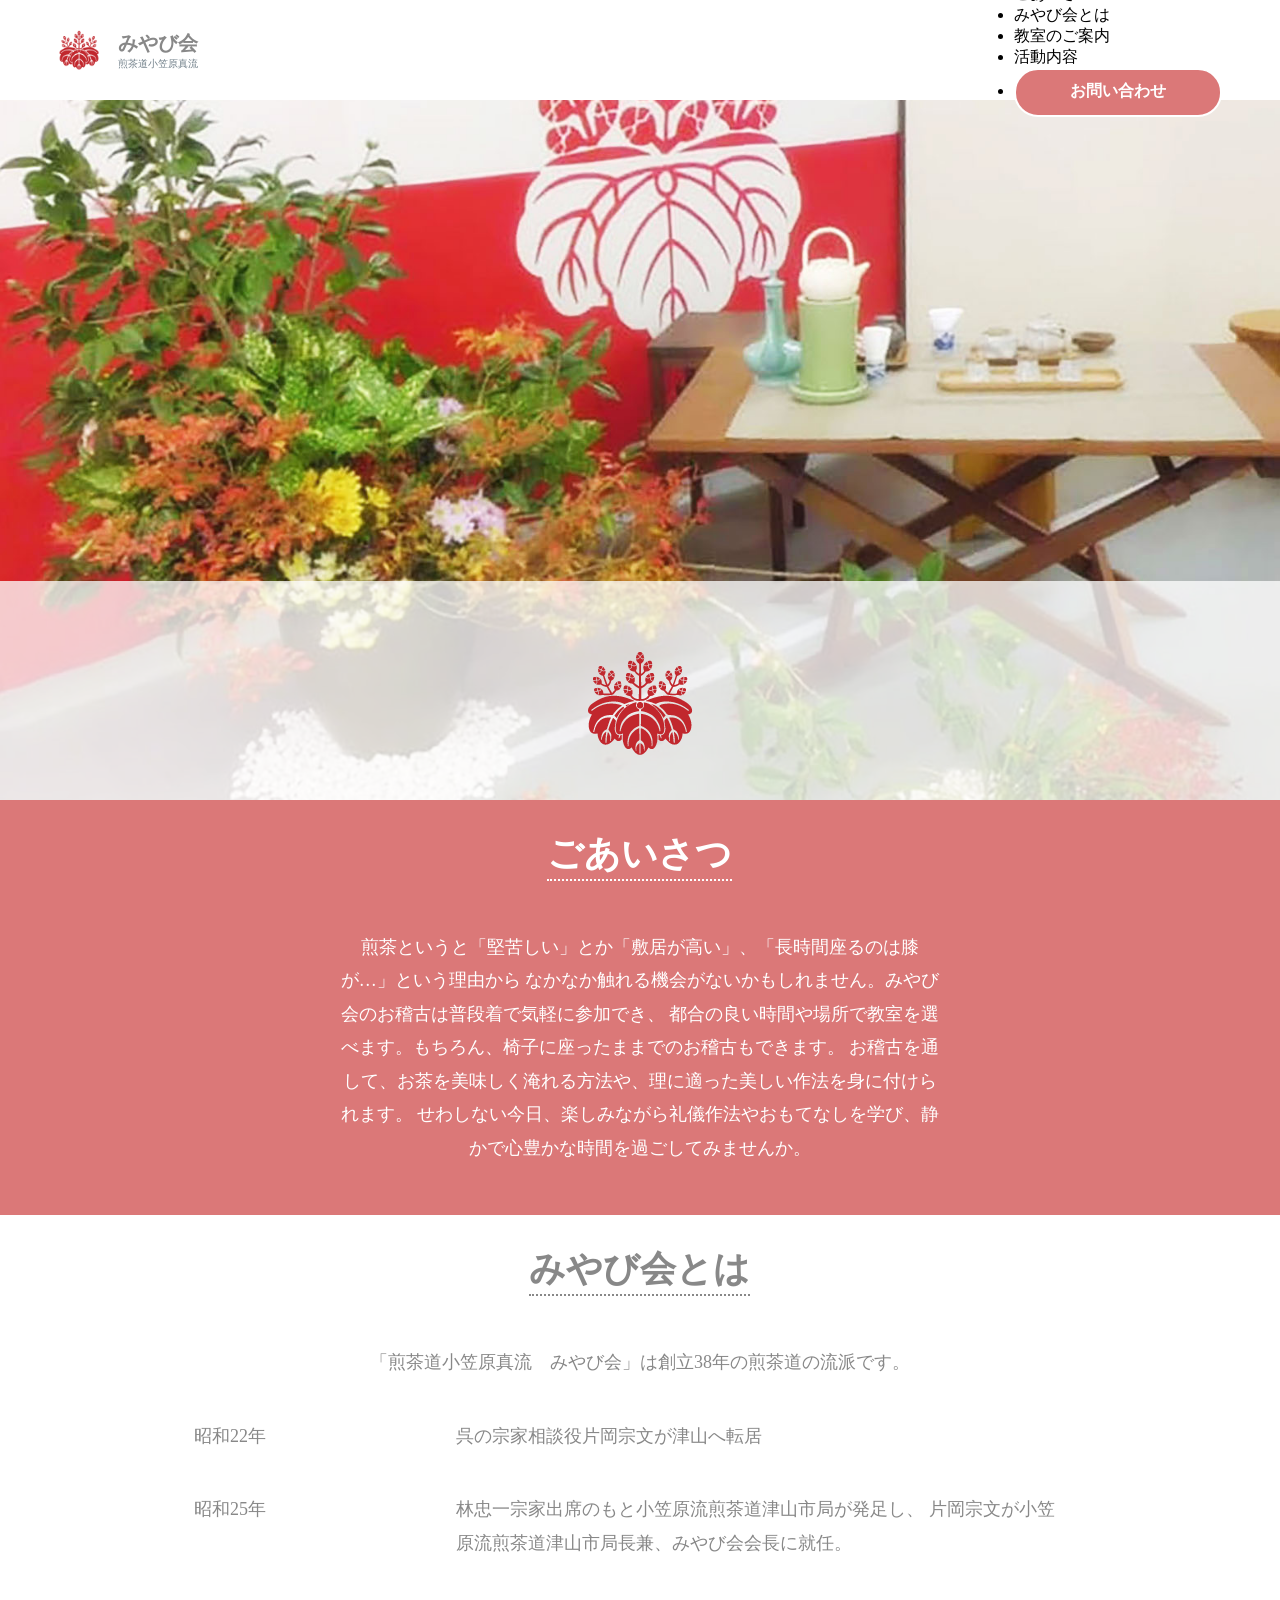
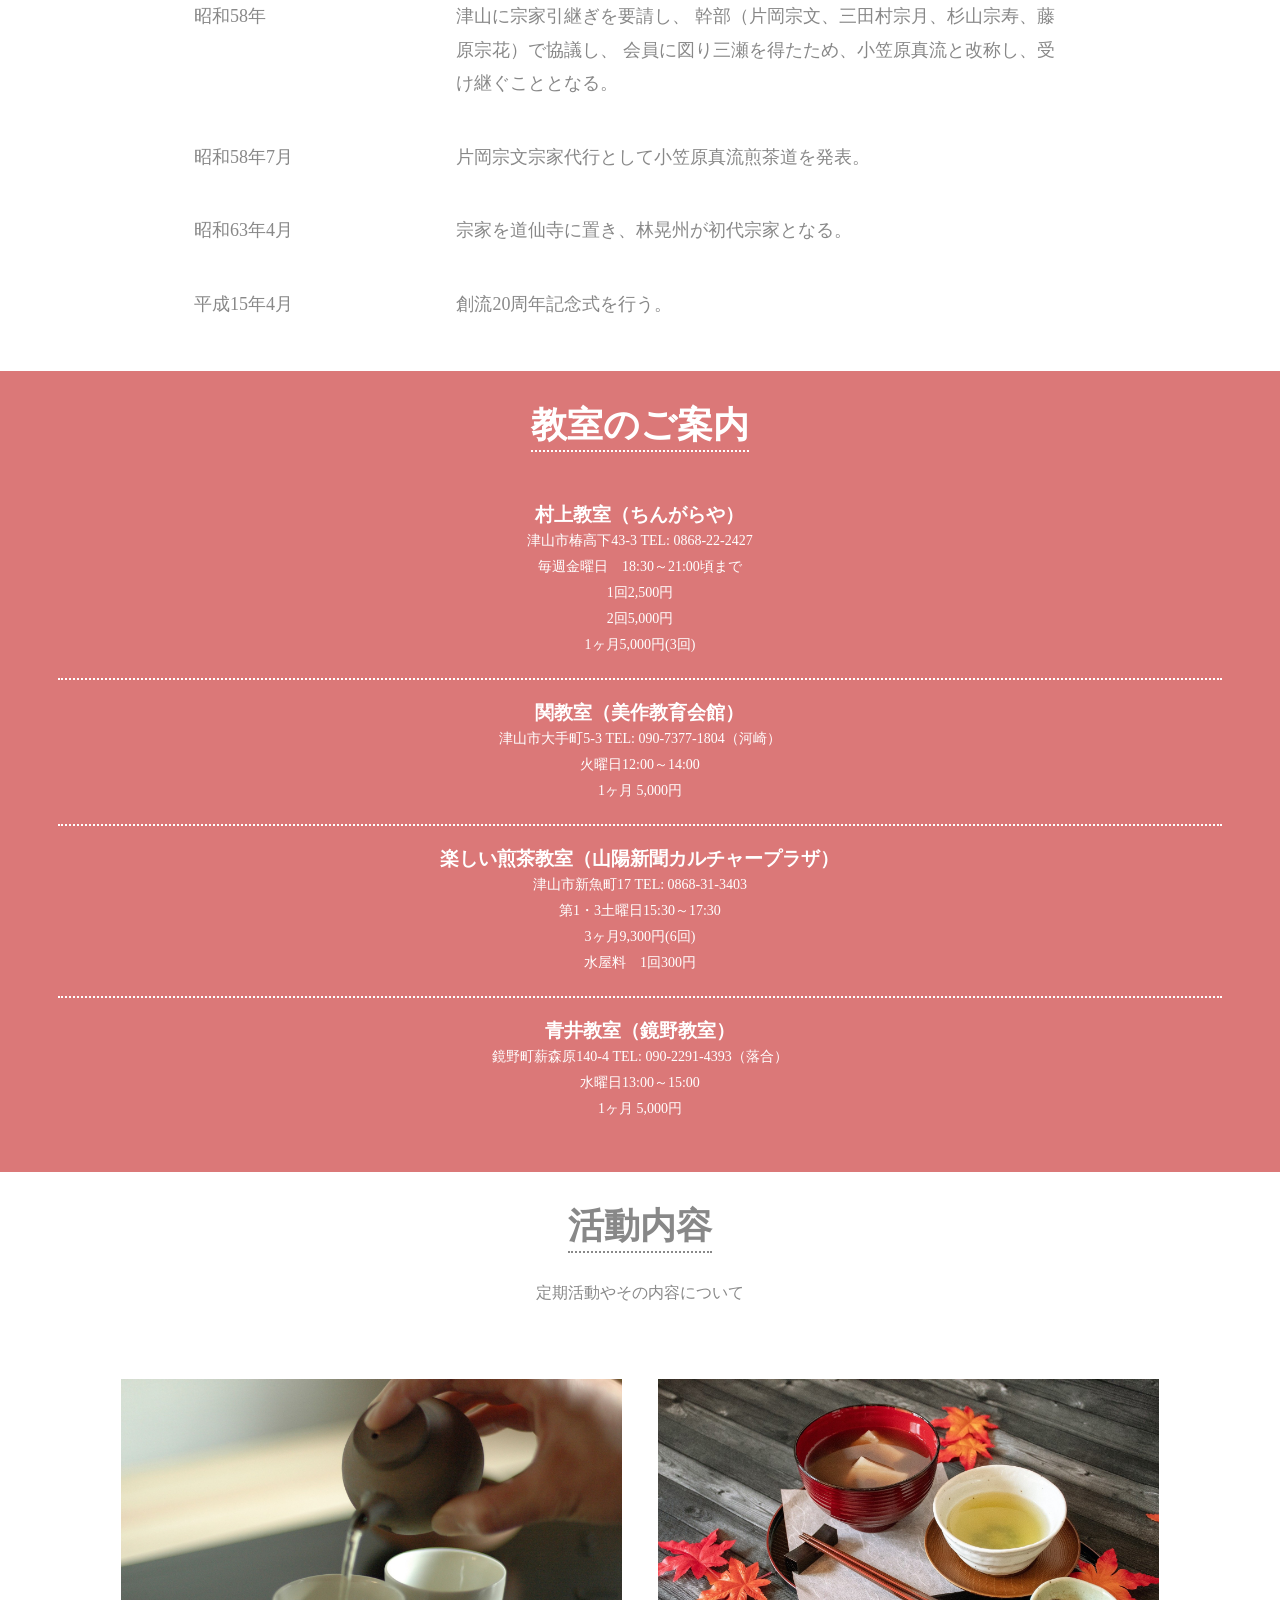
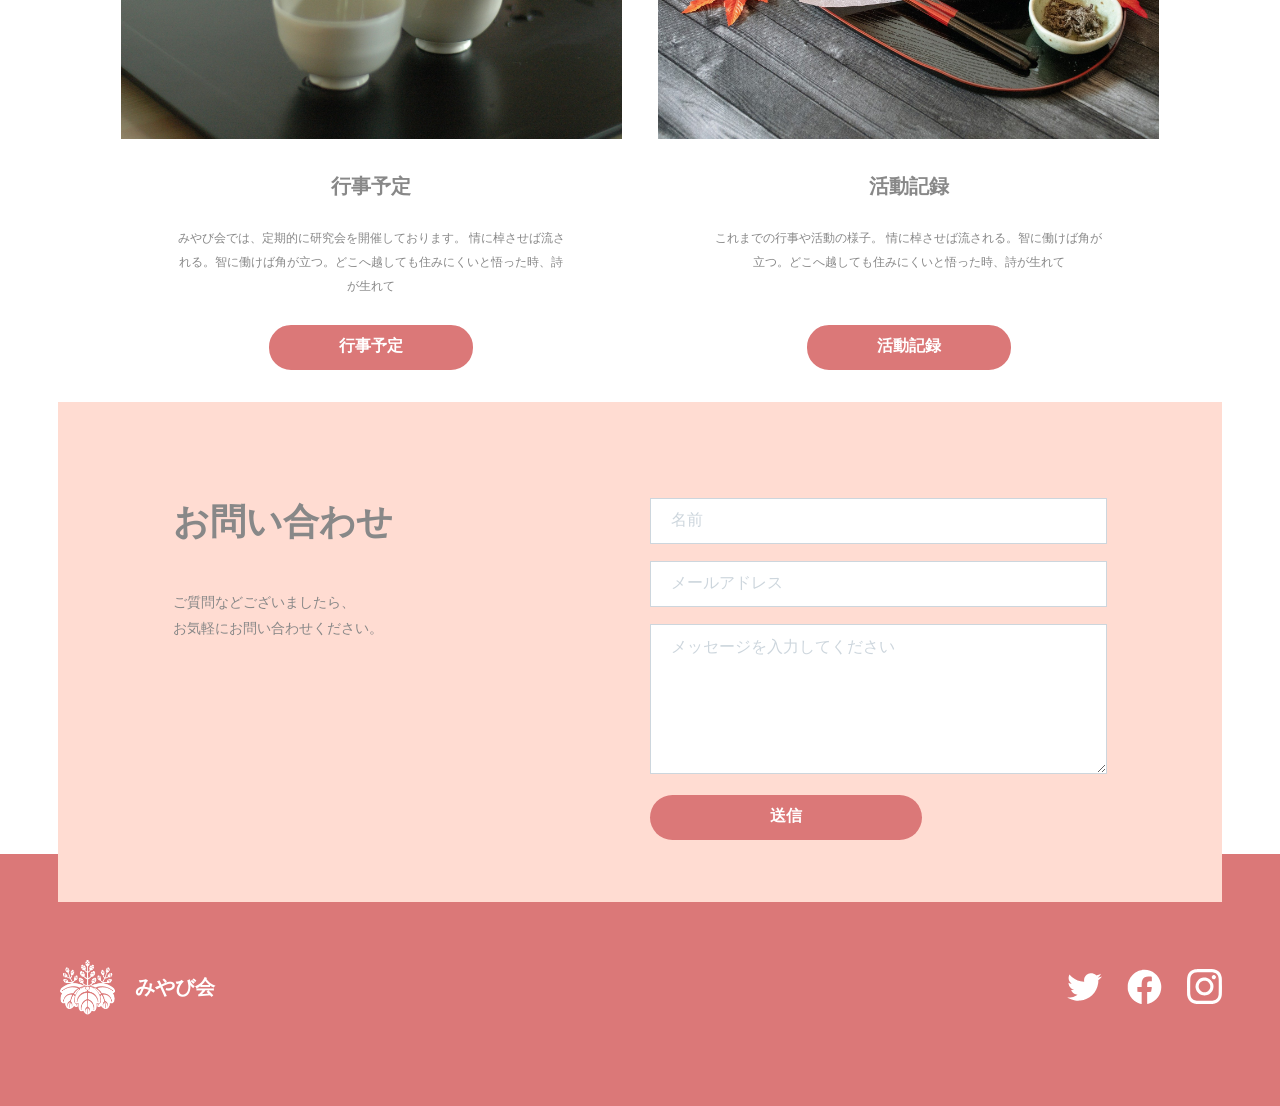
==== commit 01ce1dc3: "Update index.html" ====
--- a/index.html
+++ b/index.html
@@ -38,10 +38,13 @@
         <link rel="icon" href="logo_03.png" type="image/png">
         <link rel="icon" href="logo_03.svg" type="image/svg+xml">
 
+         <!--javascript -->
+        <script src="https://ajax.googleapis.com/ajax/libs/jquery/3.3.1/jquery.min.js"></script>
+
     </head>
 
     <!--body------------------------------------------------------------ -->
-    <body onload="onld();">
+    <body>
 
      <!--ヘッダー-->
     <header class="header">
@@ -54,24 +57,24 @@
                 </div>
             </div>
 
-            <!--ヘッダーナビゲーションボタン-->
-            <button type="button" class="nav-button" onclick="navFunc()">
-                <span class="sr-only">MENU</span>
-            </button>
-
-            <!--ヘッダーナビゲーション-->
-            <nav class="nav">
-                <ul>
-                    <li><a href="#about">みやび会とは</a></li>
-                    <li><a href="#message">ごあいさつ</a></li>
-                    <li><a href="#school">教室のご案内</a></li>
-                    <li><a href="#service">活動内容</a></li>
-                    <li><a href="#contact" class="btn">お問い合わせ</a></li>
-                </ul>
-            </nav>
-
-
-        </div>
+        <!-- ハンバーガーメニュー -->
+        <div id="nav-toggle">
+            <div>
+                <span></span>
+                <span></span>
+                <span></span>
+            </div>
+        </div>
+        <!--グローバルナビ-->
+        <nav id="gloval-nav">
+            <ul>
+                <li><a href="#message">ごあいさつ</a></li>
+                <li><a href="#about">みやび会とは</a></li>
+                <li><a href="#school">教室のご案内</a></li>
+                <li><a href="#service">活動内容</a></li>
+                <li><a href="#contact" class="btn">お問い合わせ</a></li>
+            </ul>
+        </nav>
 
     </header>
 
@@ -163,7 +166,7 @@
             </div>
             <div class="boxset">
                 <div class="leftBox">
-                    <p>昭和63年4</p>
+                    <p>昭和63年4月</p>
                 </div>
                 <div class="rightBox">
                     <p>宗家を道仙寺に置き、林晃州が初代宗家となる。</p>
@@ -357,33 +360,15 @@
         }
     </script>
 
-<script>
-    function page_up () {
-const page_up = document.getElementById('page_up');
-window.addEventListener('scroll', () => {
-const top = window.pageYOffset;
-    if ( top > 420 ) {
-    setTimeout( function() {
-    page_up.style.opacity = 1;
-    }, 1);
-    page_up.classList.remove('is-hide');
-    } else {
-    setTimeout( function() {
-    page_up.style.opacity = 0;
-    }, 1);
-       page_up.classList.add('is-hide');
-    }
-});
-
-const up = document.getElementById('page_up');
-up.addEventListener('click', () => {
-    window.scroll({
-    top: 0,
-    behavior: 'smooth'});
-});
-}
-page_up();
-</script>
+    
+
+    <!--javascript TOPへ戻るボタン-->
+    <script type="text/javascript" src="js/pageupbtn.js"></script>
+
+     <!--javascript humbergermenu-->
+    <script type="text/javascript" src="js/humberger2.js"></script>
+
+    
 
     </body>
 </html>
